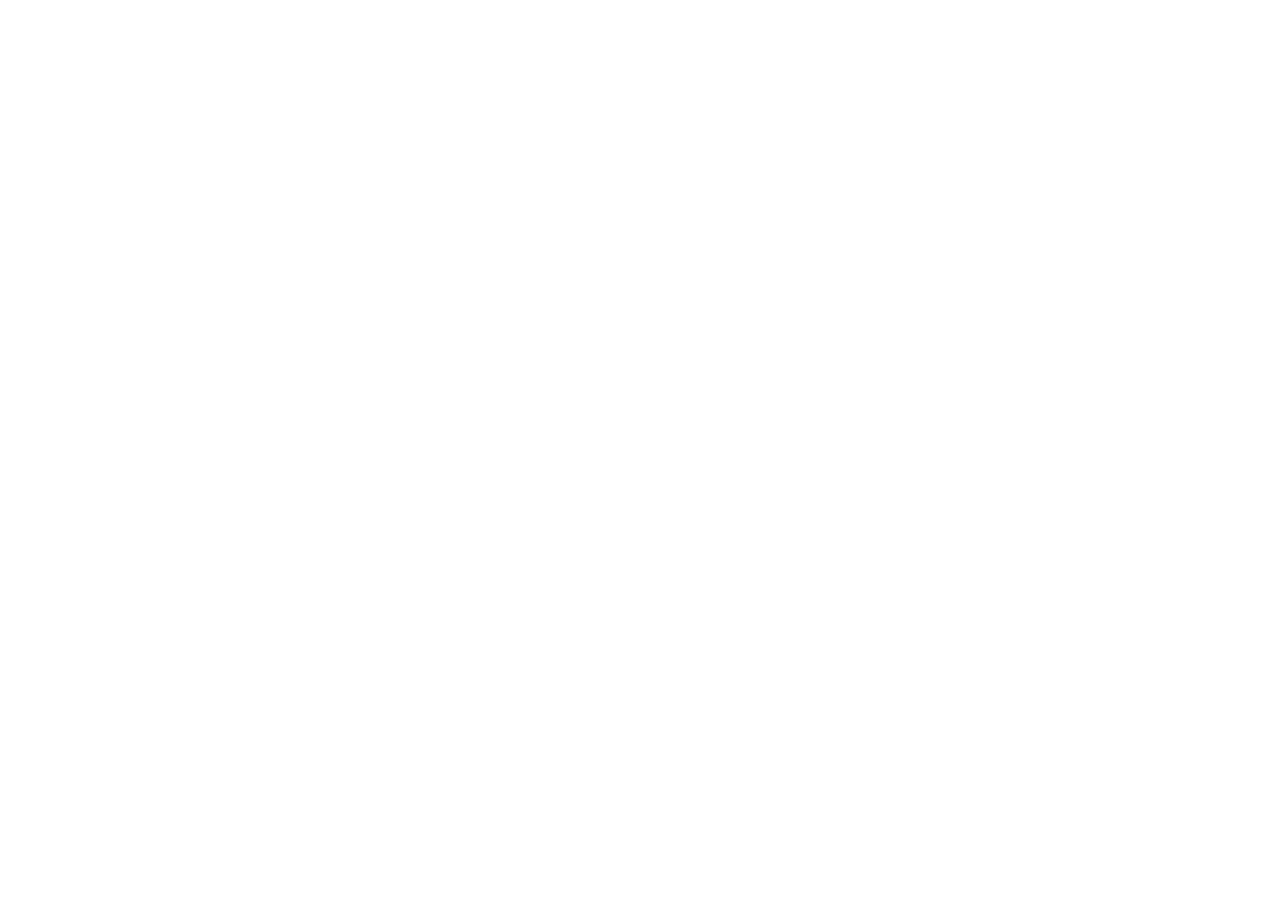
==== index.html @ d87f05b2 "Initial commit" ====
<!DOCTYPE html>
<html lang="en">

<head>
  <meta charset="UTF-8">
  <meta http-equiv="X-UA-Compatible" content="IE=edge">
  <meta name="viewport" content="width=device-width, initial-scale=1.0">
  <title>Document</title>
  <link rel="stylesheet" href="https://necolas.github.io/normalize.css/8.0.1/normalize.css">
  <link rel="stylesheet" href="css/col.css">
  <link rel="stylesheet" href="css/style.css">
</head>

<body>

  <script src="js/main.js"></script>
</body>

</html>
---- css/col.css ----
* {
  margin: 0;
  padding: 0;
  box-sizing: border-box;
}

.container {
  margin: 0 auto;
}

.row {
  display: flex;
  flex-flow: row wrap;
}

.between {
  justify-content: space-between;
}
.around {
  justify-content: space-around;
}
.evenly {
  justify-content: space-evenly;
}
.middle {
  align-items: center;
}
.center {
  text-align: center;
  justify-content: center;
}

.col-1 {
  max-width: 8.33333%;
  flex-basis: 8.33333%;
}
.col-2 {
  max-width: 16.66666%;
  flex-basis: 16.66666%;
}
.col-3 {
  max-width: 25%;
  flex-basis: 25%;
}
.col-4 {
  max-width: 33.33333%;
  flex-basis: 33.33333%;
}
.col-5 {
  max-width: 41.66666%;
  flex-basis: 41.66666%;
}
.col-6 {
  max-width: 50%;
  flex-basis: 50%;
}
.col-7 {
  max-width: 58.33333%;
  flex-basis: 58.33333%;
}
.col-8 {
  max-width: 66.66666%;
  flex-basis: 66.66666%;
}
.col-9 {
  max-width: 75%;
  flex-basis: 75%;
}
.col-10 {
  max-width: 83.33333%;
  flex-basis: 83.33333%;
}
.col-11 {
  max-width: 91.66666%;
  flex-basis: 91.66666%;
}
.col-12 {
  max-width: 100%;
  flex-basis: 100%;
}
---- css/style.css ----
*,
*::after,
*::before {
  margin: 0;
  padding: 0;
  box-sizing: border-box;
}

body {
  background-color: #fff;
  min-height: 100vh;
  display: flex;
  flex-direction: column;
}
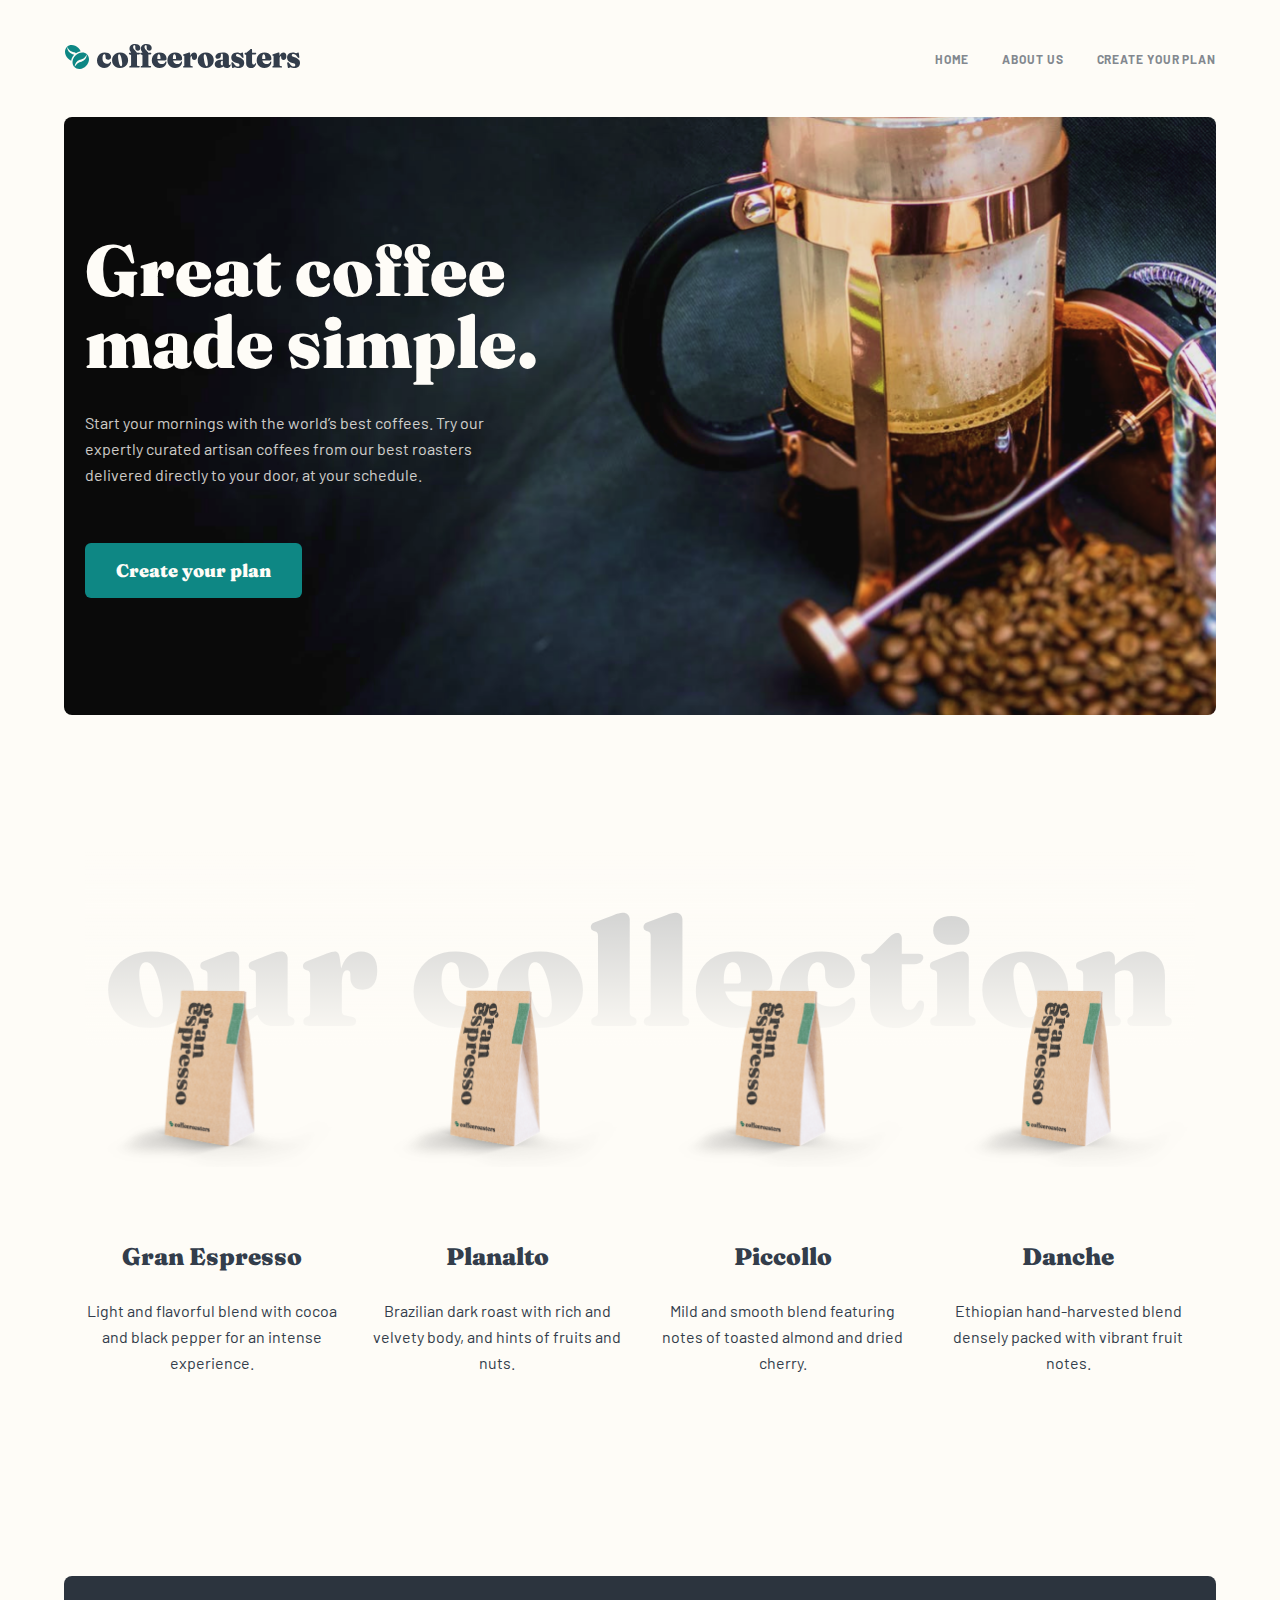
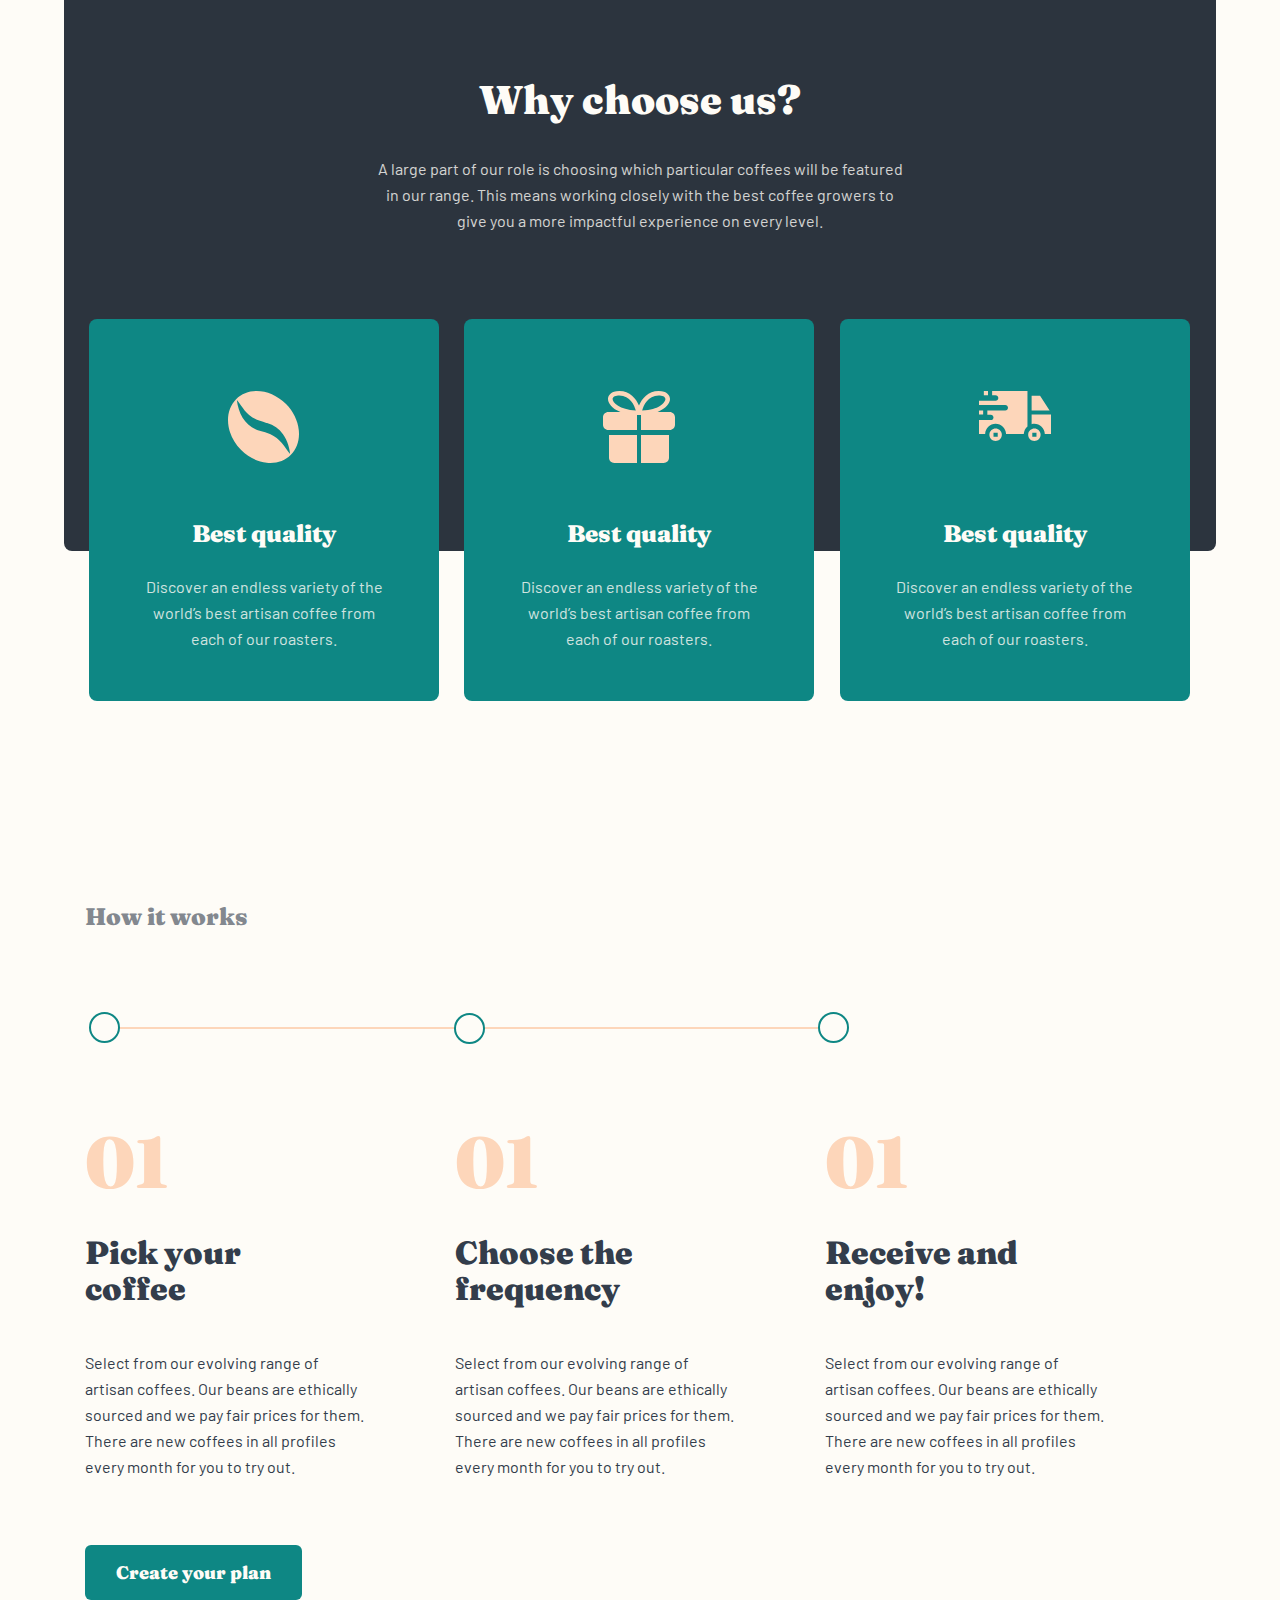
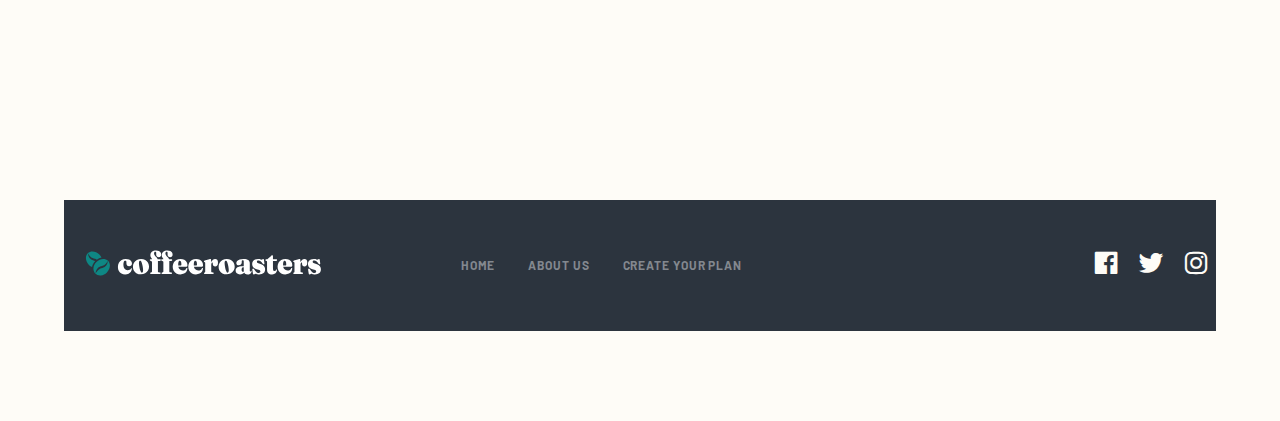
==== commit 347ff871: "creat" ====
--- a/index.html
+++ b/index.html
@@ -5,14 +5,287 @@
   <meta charset="UTF-8">
   <meta http-equiv="X-UA-Compatible" content="IE=edge">
   <meta name="viewport" content="width=device-width, initial-scale=1.0">
-  <title>Document</title>
+  <title>Coffeeroasters-m</title>
   <link rel="stylesheet" href="https://necolas.github.io/normalize.css/8.0.1/normalize.css">
-  <link rel="stylesheet" href="css/col.css">
+  <link href='https://unpkg.com/boxicons@2.1.1/css/boxicons.min.css' rel='stylesheet'>
+  <link rel="stylesheet" href="css/flexboxgrid.css">
   <link rel="stylesheet" href="css/style.css">
 </head>
 
 <body>
 
+  <section class="header-hero">
+    <header class="header">
+      <div class="header__inner row middle-xs between-xs col-xs-12">
+        <div class="header__logo-box">
+          <a class="header__logo-link" href="index.html">
+            <img class="header__logo" src="images/logo.svg" alt="logo">
+          </a>
+        </div>
+
+        <div class="nav__menu-box" id="menuBox">
+          <nav class="nav row middle-xs">
+            <ul class="nav__list row middle-xs between-xs">
+              <li class="nav__item">
+                <a class="nav__link" href="#">HOME</a>
+              </li>
+              <li class="nav__item">
+                <a class="nav__link" href="#">ABOUT US</a>
+              </li>
+              <li class="nav__item">
+                <a class="nav__link" href="#">Create your plan</a>
+              </li>
+            </ul>
+          </nav>
+
+          <button class="removee-btn" id="menuRemov">
+            <i class='bx bx-x'></i>
+          </button>
+        </div>
+
+        <button class="menu-btn" id="menuBtn">
+          <i class='bx bx-menu'></i>
+        </button>
+      </div>
+    </header>
+
+
+    <div class="hero home">
+      <div class="container">
+        <div class="hero__inner">
+          <div class="hero__desc">
+            <h2 class="hero__title home__hero-title">Great coffee made simple.</h2>
+            <p class="hero__text home__hero-text">
+              Start your mornings with the world’s best coffees.
+              Try our expertly curated artisan coffees from our best
+              roasters delivered directly to your door, at your schedule.
+            </p>
+
+            <div class="hero__btn">
+              <a class="btn hero__link" href="#">Create your plan</a>
+            </div>
+          </div>
+        </div>
+      </div>
+    </div>
+  </section>
+
+
+  <main class="main">
+    <div class="main__inner">
+
+      <section class="collection colle">
+        <div class="container">
+          <div class="colle__inner">
+            <ul class="colle__list row middle-xs between-xs">
+              <li class="colle__item item col-xs-12 col-sm-6 col-md-3">
+                <img class="colle__img" src="images/colection-img-1.png" alt="img">
+
+                <div class="colle__item-tit-box">
+                  <h3 class="colle__title item__title">Gran Espresso</h3>
+                  <p class="colle__text">
+                    Light and flavorful blend with cocoa and
+                    black pepper for an intense experience.
+                  </p>
+                </div>
+              </li>
+              <li class="colle__item item col-xs-12 col-sm-6 col-md-3">
+                <img class="colle__img" src="images/colection-img-1.png" alt="img">
+
+                <div class="colle__item-tit-box">
+                  <h3 class="colle__title item__title">Planalto</h3>
+                  <p class="colle__text">
+                    Brazilian dark roast with rich and
+                    velvety body, and hints of fruits and nuts.
+                  </p>
+                </div>
+              </li>
+              <li class="colle__item item col-xs-12 col-sm-6 col-md-3">
+                <img class="colle__img" src="images/colection-img-1.png" alt="img">
+
+                <div class="colle__item-tit-box">
+                  <h3 class="colle__title item__title">Piccollo</h3>
+                  <p class="colle__text">
+                    Mild and smooth blend featuring notes of toasted almond and dried cherry.
+                  </p>
+                </div>
+              </li>
+              <li class="colle__item item col-xs-12 col-sm-6 col-md-3">
+                <img class="colle__img" src="images/colection-img-1.png" alt="img">
+
+                <div class="colle__item-tit-box">
+                  <h3 class="colle__title item__title">Danche</h3>
+                  <p class="colle__text">
+                    Ethiopian hand-harvested blend densely packed with vibrant fruit notes.
+                  </p>
+                </div>
+              </li>
+            </ul>
+          </div>
+        </div>
+      </section>
+
+
+      <section class="choose">
+        <div class="choose__inner">
+          <div class="container">
+            <div class="choose__desc">
+              <h2 class="choose__title">Why choose us?</h2>
+              <p class="choose__text">
+                A large part of our role is choosing which particular coffees will be featured
+                in our range. This means working closely with the best coffee growers to give
+                you a more impactful experience on every level.
+              </p>
+            </div>
+
+            <div class="choose__menus">
+              <ul class="choose__list row middle-xs between-xs col-xs-12">
+                <li class="choose__item item row middle-xs col-xs-12 col-sm-6 col-md-4">
+                  <div class="choose__item-box">
+                    <h3 class="choose__item-title item__title">Best quality</h3>
+                    <p class="choose__text">
+                      Discover an endless variety of the world’s
+                      best artisan coffee from each of our roasters.
+                    </p>
+                  </div>
+                </li>
+
+                <li class="choose__item item row middle-xs col-xs-12 col-sm-6 col-md-4">
+                  <div class="choose__item-box">
+                    <h3 class="choose__item-title item__title">Best quality</h3>
+                    <p class="choose__text">
+                      Discover an endless variety of the world’s
+                      best artisan coffee from each of our roasters.
+                    </p>
+                  </div>
+                </li>
+
+                <li class="choose__item item row middle-xs col-xs-12 col-sm-6 col-md-4">
+                  <div class="choose__item-box">
+                    <h3 class="choose__item-title item__title">Best quality</h3>
+                    <p class="choose__text">
+                      Discover an endless variety of the world’s
+                      best artisan coffee from each of our roasters.
+                    </p>
+                  </div>
+                </li>
+              </ul>
+            </div>
+          </div>
+        </div>
+      </section>
+
+
+      <section class="works">
+        <div class="container">
+          <div class="works__inner">
+            <h2 class="works__title">How it works</h2>
+
+            <div class="works__icons row middle-xs">
+              <div class="works__icons-boll row middle-xs"></div>
+              <span class="works__icon-span"></span>
+            </div>
+
+            <div class="works__menus">
+              <ul class="works__list row middle-xs between-xs col-xs-12">
+                <li class="works__item col-xs-12 col-sm-4 col-md-4">
+                  <div class="works__item-box">
+                    <h3 class="works__item-title">Pick your coffee</h3>
+                    <p class="works__item-text">
+                      Select from our evolving range of artisan coffees.
+                      Our beans are ethically sourced and we pay fair
+                      prices for them. There are new coffees in all
+                      profiles every month for you to try out.
+                    </p>
+                  </div>
+                </li>
+                <li class="works__item col-xs-12 col-sm-4 col-md-4">
+                  <div class="works__item-box">
+                    <h3 class="works__item-title">Choose the frequency</h3>
+                    <p class="works__item-text">
+                      Select from our evolving range of artisan coffees.
+                      Our beans are ethically sourced and we pay fair
+                      prices for them. There are new coffees in all
+                      profiles every month for you to try out.
+                    </p>
+                  </div>
+                </li>
+                <li class="works__item col-xs-12 col-sm-4 col-md-4">
+                  <div class="works__item-box">
+                    <h3 class="works__item-title">Receive and enjoy!</h3>
+                    <p class="works__item-text">
+                      Select from our evolving range of artisan coffees.
+                      Our beans are ethically sourced and we pay fair
+                      prices for them. There are new coffees in all
+                      profiles every month for you to try out.
+                    </p>
+                  </div>
+                </li>
+              </ul>
+            </div>
+
+            <div class="works__btn">
+              <a class="btn works__link" href="#">Create your plan</a>
+            </div>
+          </div>
+        </div>
+      </section>
+
+    </div>
+  </main>
+
+
+  <footer class="footer">
+    <section class="footer__sec">
+      <div class="container">
+        <div class="footer__inner row middle-xs between-xs col-xs-12">
+          <div class="footer__logo-nav row middle-xs between-xs">
+            <div class="footer__logo-box">
+              <a class="footer__logo-link" href="index.html">
+                <img class="footer__logo" src="images/footer-logo.svg" alt="img">
+              </a>
+            </div>
+
+            <nav class="nav row middle-xs">
+              <ul class="nav__list row middle-xs between-xs">
+                <li class="nav__item">
+                  <a class="nav__link footer__nav-link" href="#">HOME</a>
+                </li>
+                <li class="nav__item">
+                  <a class="nav__link footer__nav-link" href="#">ABOUT US</a>
+                </li>
+                <li class="nav__item">
+                  <a class="nav__link footer__nav-link" href="#">Create your plan</a>
+                </li>
+              </ul>
+            </nav>
+          </div>
+
+          <div class="footer__icons">
+            <ul class="footer__list row middle-xs between-xs">
+              <li class="footer__item">
+                <a class="footer__link" href="#">
+                  <i class='bx bxl-facebook-square'></i>
+                </a>
+              </li>
+              <li class="footer__item">
+                <a class="footer__link" href="#">
+                  <i class='bx bxl-twitter'></i>
+                </a>
+              </li>
+              <li class="footer__item">
+                <a class="footer__link" href="#">
+                  <i class='bx bxl-instagram'></i>
+                </a>
+              </li>
+            </ul>
+          </div>
+        </div>
+      </div>
+    </section>
+  </footer>
+
+
   <script src="js/main.js"></script>
 </body>
 
--- a/css/flexboxgrid.css
+++ b/css/flexboxgrid.css
@@ -0,0 +1,894 @@
+/* Uncomment and set these variables to customize the grid. */
+
+.container-fluid {
+  margin-right: auto;
+  margin-left: auto;
+  padding-right: 2rem;
+  padding-left: 2rem;
+}
+
+.row {
+  box-sizing: border-box;
+  display: -ms-flexbox;
+  display: -webkit-box;
+  display: flex;
+  -ms-flex: 0 1 auto;
+  -webkit-box-flex: 0;
+  flex: 0 1 auto;
+  -ms-flex-direction: row;
+  -webkit-box-orient: horizontal;
+  -webkit-box-direction: normal;
+  flex-direction: row;
+  -ms-flex-wrap: wrap;
+  flex-wrap: wrap;
+  margin-right: -1rem;
+  margin-left: -1rem;
+}
+
+.row.reverse {
+  -ms-flex-direction: row-reverse;
+  -webkit-box-orient: horizontal;
+  -webkit-box-direction: reverse;
+  flex-direction: row-reverse;
+}
+
+.col.reverse {
+  -ms-flex-direction: column-reverse;
+  -webkit-box-orient: vertical;
+  -webkit-box-direction: reverse;
+  flex-direction: column-reverse;
+}
+
+.col-xs,
+.col-xs-1,
+.col-xs-2,
+.col-xs-3,
+.col-xs-4,
+.col-xs-5,
+.col-xs-6,
+.col-xs-7,
+.col-xs-8,
+.col-xs-9,
+.col-xs-10,
+.col-xs-11,
+.col-xs-12 {
+  box-sizing: border-box;
+  -ms-flex: 0 0 auto;
+  -webkit-box-flex: 0;
+  flex: 0 0 auto;
+  padding-right: 1rem;
+  padding-left: 1rem;
+}
+
+.col-xs {
+  -webkit-flex-grow: 1;
+  -ms-flex-positive: 1;
+  -webkit-box-flex: 1;
+  flex-grow: 1;
+  -ms-flex-preferred-size: 0;
+  flex-basis: 0;
+  max-width: 100%;
+}
+
+.col-xs-1 {
+  -ms-flex-preferred-size: 8.333%;
+  flex-basis: 8.333%;
+  max-width: 8.333%;
+}
+
+.col-xs-2 {
+  -ms-flex-preferred-size: 16.667%;
+  flex-basis: 16.667%;
+  max-width: 16.667%;
+}
+
+.col-xs-3 {
+  -ms-flex-preferred-size: 25%;
+  flex-basis: 25%;
+  max-width: 25%;
+}
+
+.col-xs-4 {
+  -ms-flex-preferred-size: 33.333%;
+  flex-basis: 33.333%;
+  max-width: 33.333%;
+}
+
+.col-xs-5 {
+  -ms-flex-preferred-size: 41.667%;
+  flex-basis: 41.667%;
+  max-width: 41.667%;
+}
+
+.col-xs-6 {
+  -ms-flex-preferred-size: 50%;
+  flex-basis: 50%;
+  max-width: 50%;
+}
+
+.col-xs-7 {
+  -ms-flex-preferred-size: 58.333%;
+  flex-basis: 58.333%;
+  max-width: 58.333%;
+}
+
+.col-xs-8 {
+  -ms-flex-preferred-size: 66.667%;
+  flex-basis: 66.667%;
+  max-width: 66.667%;
+}
+
+.col-xs-9 {
+  -ms-flex-preferred-size: 75%;
+  flex-basis: 75%;
+  max-width: 75%;
+}
+
+.col-xs-10 {
+  -ms-flex-preferred-size: 83.333%;
+  flex-basis: 83.333%;
+  max-width: 83.333%;
+}
+
+.col-xs-11 {
+  -ms-flex-preferred-size: 91.667%;
+  flex-basis: 91.667%;
+  max-width: 91.667%;
+}
+
+.col-xs-12 {
+  -ms-flex-preferred-size: 100%;
+  flex-basis: 100%;
+  max-width: 100%;
+}
+
+.col-xs-offset-1 {
+  margin-left: 8.333%;
+}
+
+.col-xs-offset-2 {
+  margin-left: 16.667%;
+}
+
+.col-xs-offset-3 {
+  margin-left: 25%;
+}
+
+.col-xs-offset-4 {
+  margin-left: 33.333%;
+}
+
+.col-xs-offset-5 {
+  margin-left: 41.667%;
+}
+
+.col-xs-offset-6 {
+  margin-left: 50%;
+}
+
+.col-xs-offset-7 {
+  margin-left: 58.333%;
+}
+
+.col-xs-offset-8 {
+  margin-left: 66.667%;
+}
+
+.col-xs-offset-9 {
+  margin-left: 75%;
+}
+
+.col-xs-offset-10 {
+  margin-left: 83.333%;
+}
+
+.col-xs-offset-11 {
+  margin-left: 91.667%;
+}
+
+.start-xs {
+  -ms-flex-pack: start;
+  -webkit-box-pack: start;
+  justify-content: flex-start;
+  text-align: start;
+}
+
+.center-xs {
+  -ms-flex-pack: center;
+  -webkit-box-pack: center;
+  justify-content: center;
+  text-align: center;
+}
+
+.end-xs {
+  -ms-flex-pack: end;
+  -webkit-box-pack: end;
+  justify-content: flex-end;
+  text-align: end;
+}
+
+.top-xs {
+  -ms-flex-align: start;
+  -webkit-box-align: start;
+  align-items: flex-start;
+}
+
+.middle-xs {
+  -ms-flex-align: center;
+  -webkit-box-align: center;
+  align-items: center;
+}
+
+.bottom-xs {
+  -ms-flex-align: end;
+  -webkit-box-align: end;
+  align-items: flex-end;
+}
+
+.around-xs {
+  -ms-flex-pack: distribute;
+  justify-content: space-around;
+}
+
+.between-xs {
+  -ms-flex-pack: justify;
+  -webkit-box-pack: justify;
+  justify-content: space-between;
+}
+
+.first-xs {
+  -ms-flex-order: -1;
+  -webkit-box-ordinal-group: 0;
+  order: -1;
+}
+
+.last-xs {
+  -ms-flex-order: 1;
+  -webkit-box-ordinal-group: 2;
+  order: 1;
+}
+
+@media only screen and (min-width: 48em) {
+  .container {
+    width: 46rem;
+  }
+
+  .col-sm,
+  .col-sm-1,
+  .col-sm-2,
+  .col-sm-3,
+  .col-sm-4,
+  .col-sm-5,
+  .col-sm-6,
+  .col-sm-7,
+  .col-sm-8,
+  .col-sm-9,
+  .col-sm-10,
+  .col-sm-11,
+  .col-sm-12 {
+    box-sizing: border-box;
+    -ms-flex: 0 0 auto;
+    -webkit-box-flex: 0;
+    flex: 0 0 auto;
+    padding-right: 1rem;
+    padding-left: 1rem;
+  }
+
+  .col-sm {
+    -webkit-flex-grow: 1;
+    -ms-flex-positive: 1;
+    -webkit-box-flex: 1;
+    flex-grow: 1;
+    -ms-flex-preferred-size: 0;
+    flex-basis: 0;
+    max-width: 100%;
+  }
+
+  .col-sm-1 {
+    -ms-flex-preferred-size: 8.333%;
+    flex-basis: 8.333%;
+    max-width: 8.333%;
+  }
+
+  .col-sm-2 {
+    -ms-flex-preferred-size: 16.667%;
+    flex-basis: 16.667%;
+    max-width: 16.667%;
+  }
+
+  .col-sm-3 {
+    -ms-flex-preferred-size: 25%;
+    flex-basis: 25%;
+    max-width: 25%;
+  }
+
+  .col-sm-4 {
+    -ms-flex-preferred-size: 33.333%;
+    flex-basis: 33.333%;
+    max-width: 33.333%;
+  }
+
+  .col-sm-5 {
+    -ms-flex-preferred-size: 41.667%;
+    flex-basis: 41.667%;
+    max-width: 41.667%;
+  }
+
+  .col-sm-6 {
+    -ms-flex-preferred-size: 50%;
+    flex-basis: 50%;
+    max-width: 50%;
+  }
+
+  .col-sm-7 {
+    -ms-flex-preferred-size: 58.333%;
+    flex-basis: 58.333%;
+    max-width: 58.333%;
+  }
+
+  .col-sm-8 {
+    -ms-flex-preferred-size: 66.667%;
+    flex-basis: 66.667%;
+    max-width: 66.667%;
+  }
+
+  .col-sm-9 {
+    -ms-flex-preferred-size: 75%;
+    flex-basis: 75%;
+    max-width: 75%;
+  }
+
+  .col-sm-10 {
+    -ms-flex-preferred-size: 83.333%;
+    flex-basis: 83.333%;
+    max-width: 83.333%;
+  }
+
+  .col-sm-11 {
+    -ms-flex-preferred-size: 91.667%;
+    flex-basis: 91.667%;
+    max-width: 91.667%;
+  }
+
+  .col-sm-12 {
+    -ms-flex-preferred-size: 100%;
+    flex-basis: 100%;
+    max-width: 100%;
+  }
+
+  .col-sm-offset-1 {
+    margin-left: 8.333%;
+  }
+
+  .col-sm-offset-2 {
+    margin-left: 16.667%;
+  }
+
+  .col-sm-offset-3 {
+    margin-left: 25%;
+  }
+
+  .col-sm-offset-4 {
+    margin-left: 33.333%;
+  }
+
+  .col-sm-offset-5 {
+    margin-left: 41.667%;
+  }
+
+  .col-sm-offset-6 {
+    margin-left: 50%;
+  }
+
+  .col-sm-offset-7 {
+    margin-left: 58.333%;
+  }
+
+  .col-sm-offset-8 {
+    margin-left: 66.667%;
+  }
+
+  .col-sm-offset-9 {
+    margin-left: 75%;
+  }
+
+  .col-sm-offset-10 {
+    margin-left: 83.333%;
+  }
+
+  .col-sm-offset-11 {
+    margin-left: 91.667%;
+  }
+
+  .start-sm {
+    -ms-flex-pack: start;
+    -webkit-box-pack: start;
+    justify-content: flex-start;
+    text-align: start;
+  }
+
+  .center-sm {
+    -ms-flex-pack: center;
+    -webkit-box-pack: center;
+    justify-content: center;
+    text-align: center;
+  }
+
+  .end-sm {
+    -ms-flex-pack: end;
+    -webkit-box-pack: end;
+    justify-content: flex-end;
+    text-align: end;
+  }
+
+  .top-sm {
+    -ms-flex-align: start;
+    -webkit-box-align: start;
+    align-items: flex-start;
+  }
+
+  .middle-sm {
+    -ms-flex-align: center;
+    -webkit-box-align: center;
+    align-items: center;
+  }
+
+  .bottom-sm {
+    -ms-flex-align: end;
+    -webkit-box-align: end;
+    align-items: flex-end;
+  }
+
+  .around-sm {
+    -ms-flex-pack: distribute;
+    justify-content: space-around;
+  }
+
+  .between-sm {
+    -ms-flex-pack: justify;
+    -webkit-box-pack: justify;
+    justify-content: space-between;
+  }
+
+  .first-sm {
+    -ms-flex-order: -1;
+    -webkit-box-ordinal-group: 0;
+    order: -1;
+  }
+
+  .last-sm {
+    -ms-flex-order: 1;
+    -webkit-box-ordinal-group: 2;
+    order: 1;
+  }
+}
+
+@media only screen and (min-width: 62em) {
+  .container {
+    width: 61rem;
+  }
+
+  .col-md,
+  .col-md-1,
+  .col-md-2,
+  .col-md-3,
+  .col-md-4,
+  .col-md-5,
+  .col-md-6,
+  .col-md-7,
+  .col-md-8,
+  .col-md-9,
+  .col-md-10,
+  .col-md-11,
+  .col-md-12 {
+    box-sizing: border-box;
+    -ms-flex: 0 0 auto;
+    -webkit-box-flex: 0;
+    flex: 0 0 auto;
+    padding-right: 1rem;
+    padding-left: 1rem;
+  }
+
+  .col-md {
+    -webkit-flex-grow: 1;
+    -ms-flex-positive: 1;
+    -webkit-box-flex: 1;
+    flex-grow: 1;
+    -ms-flex-preferred-size: 0;
+    flex-basis: 0;
+    max-width: 100%;
+  }
+
+  .col-md-1 {
+    -ms-flex-preferred-size: 8.333%;
+    flex-basis: 8.333%;
+    max-width: 8.333%;
+  }
+
+  .col-md-2 {
+    -ms-flex-preferred-size: 16.667%;
+    flex-basis: 16.667%;
+    max-width: 16.667%;
+  }
+
+  .col-md-3 {
+    -ms-flex-preferred-size: 25%;
+    flex-basis: 25%;
+    max-width: 25%;
+  }
+
+  .col-md-4 {
+    -ms-flex-preferred-size: 33.333%;
+    flex-basis: 33.333%;
+    max-width: 33.333%;
+  }
+
+  .col-md-5 {
+    -ms-flex-preferred-size: 41.667%;
+    flex-basis: 41.667%;
+    max-width: 41.667%;
+  }
+
+  .col-md-6 {
+    -ms-flex-preferred-size: 50%;
+    flex-basis: 50%;
+    max-width: 50%;
+  }
+
+  .col-md-7 {
+    -ms-flex-preferred-size: 58.333%;
+    flex-basis: 58.333%;
+    max-width: 58.333%;
+  }
+
+  .col-md-8 {
+    -ms-flex-preferred-size: 66.667%;
+    flex-basis: 66.667%;
+    max-width: 66.667%;
+  }
+
+  .col-md-9 {
+    -ms-flex-preferred-size: 75%;
+    flex-basis: 75%;
+    max-width: 75%;
+  }
+
+  .col-md-10 {
+    -ms-flex-preferred-size: 83.333%;
+    flex-basis: 83.333%;
+    max-width: 83.333%;
+  }
+
+  .col-md-11 {
+    -ms-flex-preferred-size: 91.667%;
+    flex-basis: 91.667%;
+    max-width: 91.667%;
+  }
+
+  .col-md-12 {
+    -ms-flex-preferred-size: 100%;
+    flex-basis: 100%;
+    max-width: 100%;
+  }
+
+  .col-md-offset-1 {
+    margin-left: 8.333%;
+  }
+
+  .col-md-offset-2 {
+    margin-left: 16.667%;
+  }
+
+  .col-md-offset-3 {
+    margin-left: 25%;
+  }
+
+  .col-md-offset-4 {
+    margin-left: 33.333%;
+  }
+
+  .col-md-offset-5 {
+    margin-left: 41.667%;
+  }
+
+  .col-md-offset-6 {
+    margin-left: 50%;
+  }
+
+  .col-md-offset-7 {
+    margin-left: 58.333%;
+  }
+
+  .col-md-offset-8 {
+    margin-left: 66.667%;
+  }
+
+  .col-md-offset-9 {
+    margin-left: 75%;
+  }
+
+  .col-md-offset-10 {
+    margin-left: 83.333%;
+  }
+
+  .col-md-offset-11 {
+    margin-left: 91.667%;
+  }
+
+  .start-md {
+    -ms-flex-pack: start;
+    -webkit-box-pack: start;
+    justify-content: flex-start;
+    text-align: start;
+  }
+
+  .center-md {
+    -ms-flex-pack: center;
+    -webkit-box-pack: center;
+    justify-content: center;
+    text-align: center;
+  }
+
+  .end-md {
+    -ms-flex-pack: end;
+    -webkit-box-pack: end;
+    justify-content: flex-end;
+    text-align: end;
+  }
+
+  .top-md {
+    -ms-flex-align: start;
+    -webkit-box-align: start;
+    align-items: flex-start;
+  }
+
+  .middle-md {
+    -ms-flex-align: center;
+    -webkit-box-align: center;
+    align-items: center;
+  }
+
+  .bottom-md {
+    -ms-flex-align: end;
+    -webkit-box-align: end;
+    align-items: flex-end;
+  }
+
+  .around-md {
+    -ms-flex-pack: distribute;
+    justify-content: space-around;
+  }
+
+  .between-md {
+    -ms-flex-pack: justify;
+    -webkit-box-pack: justify;
+    justify-content: space-between;
+  }
+
+  .first-md {
+    -ms-flex-order: -1;
+    -webkit-box-ordinal-group: 0;
+    order: -1;
+  }
+
+  .last-md {
+    -ms-flex-order: 1;
+    -webkit-box-ordinal-group: 2;
+    order: 1;
+  }
+}
+
+@media only screen and (min-width: 75em) {
+  .container {
+    width: 71rem;
+  }
+
+  .col-lg,
+  .col-lg-1,
+  .col-lg-2,
+  .col-lg-3,
+  .col-lg-4,
+  .col-lg-5,
+  .col-lg-6,
+  .col-lg-7,
+  .col-lg-8,
+  .col-lg-9,
+  .col-lg-10,
+  .col-lg-11,
+  .col-lg-12 {
+    box-sizing: border-box;
+    -ms-flex: 0 0 auto;
+    -webkit-box-flex: 0;
+    flex: 0 0 auto;
+    padding-right: 1rem;
+    padding-left: 1rem;
+  }
+
+  .col-lg {
+    -webkit-flex-grow: 1;
+    -ms-flex-positive: 1;
+    -webkit-box-flex: 1;
+    flex-grow: 1;
+    -ms-flex-preferred-size: 0;
+    flex-basis: 0;
+    max-width: 100%;
+  }
+
+  .col-lg-1 {
+    -ms-flex-preferred-size: 8.333%;
+    flex-basis: 8.333%;
+    max-width: 8.333%;
+  }
+
+  .col-lg-2 {
+    -ms-flex-preferred-size: 16.667%;
+    flex-basis: 16.667%;
+    max-width: 16.667%;
+  }
+
+  .col-lg-3 {
+    -ms-flex-preferred-size: 25%;
+    flex-basis: 25%;
+    max-width: 25%;
+  }
+
+  .col-lg-4 {
+    -ms-flex-preferred-size: 33.333%;
+    flex-basis: 33.333%;
+    max-width: 33.333%;
+  }
+
+  .col-lg-5 {
+    -ms-flex-preferred-size: 41.667%;
+    flex-basis: 41.667%;
+    max-width: 41.667%;
+  }
+
+  .col-lg-6 {
+    -ms-flex-preferred-size: 50%;
+    flex-basis: 50%;
+    max-width: 50%;
+  }
+
+  .col-lg-7 {
+    -ms-flex-preferred-size: 58.333%;
+    flex-basis: 58.333%;
+    max-width: 58.333%;
+  }
+
+  .col-lg-8 {
+    -ms-flex-preferred-size: 66.667%;
+    flex-basis: 66.667%;
+    max-width: 66.667%;
+  }
+
+  .col-lg-9 {
+    -ms-flex-preferred-size: 75%;
+    flex-basis: 75%;
+    max-width: 75%;
+  }
+
+  .col-lg-10 {
+    -ms-flex-preferred-size: 83.333%;
+    flex-basis: 83.333%;
+    max-width: 83.333%;
+  }
+
+  .col-lg-11 {
+    -ms-flex-preferred-size: 91.667%;
+    flex-basis: 91.667%;
+    max-width: 91.667%;
+  }
+
+  .col-lg-12 {
+    -ms-flex-preferred-size: 100%;
+    flex-basis: 100%;
+    max-width: 100%;
+  }
+
+  .col-lg-offset-1 {
+    margin-left: 8.333%;
+  }
+
+  .col-lg-offset-2 {
+    margin-left: 16.667%;
+  }
+
+  .col-lg-offset-3 {
+    margin-left: 25%;
+  }
+
+  .col-lg-offset-4 {
+    margin-left: 33.333%;
+  }
+
+  .col-lg-offset-5 {
+    margin-left: 41.667%;
+  }
+
+  .col-lg-offset-6 {
+    margin-left: 50%;
+  }
+
+  .col-lg-offset-7 {
+    margin-left: 58.333%;
+  }
+
+  .col-lg-offset-8 {
+    margin-left: 66.667%;
+  }
+
+  .col-lg-offset-9 {
+    margin-left: 75%;
+  }
+
+  .col-lg-offset-10 {
+    margin-left: 83.333%;
+  }
+
+  .col-lg-offset-11 {
+    margin-left: 91.667%;
+  }
+
+  .start-lg {
+    -ms-flex-pack: start;
+    -webkit-box-pack: start;
+    justify-content: flex-start;
+    text-align: start;
+  }
+
+  .center-lg {
+    -ms-flex-pack: center;
+    -webkit-box-pack: center;
+    justify-content: center;
+    text-align: center;
+  }
+
+  .end-lg {
+    -ms-flex-pack: end;
+    -webkit-box-pack: end;
+    justify-content: flex-end;
+    text-align: end;
+  }
+
+  .top-lg {
+    -ms-flex-align: start;
+    -webkit-box-align: start;
+    align-items: flex-start;
+  }
+
+  .middle-lg {
+    -ms-flex-align: center;
+    -webkit-box-align: center;
+    align-items: center;
+  }
+
+  .bottom-lg {
+    -ms-flex-align: end;
+    -webkit-box-align: end;
+    align-items: flex-end;
+  }
+
+  .around-lg {
+    -ms-flex-pack: distribute;
+    justify-content: space-around;
+  }
+
+  .between-lg {
+    -ms-flex-pack: justify;
+    -webkit-box-pack: justify;
+    justify-content: space-between;
+  }
+
+  .first-lg {
+    -ms-flex-order: -1;
+    -webkit-box-ordinal-group: 0;
+    order: -1;
+  }
+
+  .last-lg {
+    -ms-flex-order: 1;
+    -webkit-box-ordinal-group: 2;
+    order: 1;
+  }
+}--- a/css/style.css
+++ b/css/style.css
@@ -1,3 +1,5 @@
+@import url('https://fonts.googleapis.com/css2?family=Barlow:wght@400;700&family=Fraunces:wght@900&display=swap');
+
 *,
 *::after,
 *::before {
@@ -7,9 +9,652 @@
 }
 
 body {
-  background-color: #fff;
+  background-color: #fefcf7;
   min-height: 100vh;
   display: flex;
   flex-direction: column;
 }
 
+section {
+  width: 90%;
+  margin: 0 auto;
+}
+
+.container {
+  width: 100%;
+  max-width: 1150px;
+  margin: 0 auto;
+  padding: 0 20px;
+}
+
+:root {
+  --font-1: 'Barlow', sans-serif;
+  --font-2: 'Fraunces', serif;
+
+  --color-1: #0e8784;
+  --color-2: #333d4b;
+  --color-3: #fdd6ba;
+  --color-4: #fefcf7;
+  --color-5: #83888f;
+  --color-white: #fff;
+  --color-black: #000;
+
+  --bg-color-1: #0e8784;
+  --bg-color-2: #333d4b;
+  --bg-color-3: #fdd6ba;
+  --bg-color-4: #fefcf7;
+  --bg-color-5: #83888f;
+  --bg-color-white: #fff;
+  --bg-color-black: #000;
+
+  --bd-radius-1: 6px;
+  --bd-radius-2: 8px;
+
+}
+
+.btn {
+  font-family: var(--font-2);
+  font-weight: 900;
+  font-size: 18px;
+  line-height: 25px;
+
+  text-align: center;
+  text-decoration: none;
+
+  color: var(--color-4);
+  background: var(--bg-color-1);
+  border-radius: var(--bd-radius-1);
+  border: none;
+  display: inline-block;
+
+  padding: 15px 31px;
+  transition: all 0.3s ease;
+}
+
+.btn:hover {
+  background: #66d2cf;
+  transition: all 0.3s ease;
+}
+
+.btn:active {
+  background: #e2dedb;
+  transition: all 0.3s ease;
+}
+
+.hero__title {
+  font-family: var(--font-2);
+  font-weight: 900;
+  font-size: 72px;
+  line-height: 72px;
+
+  color: var(--color-4);
+}
+
+.hero__text {
+  font-family: var(--font-1);
+  font-size: 16px;
+  line-height: 26px;
+
+  color: var(--color-4);
+}
+
+.text {
+  font-family: var(--font-1);
+  font-size: 16px;
+  line-height: 26px;
+}
+
+.item__title {
+  font-family: var(--font-2);
+  font-weight: 900;
+  font-size: 24px;
+  line-height: 32px;
+}
+
+
+/* HEADER PART  */
+
+.header {
+  padding: 43px 0;
+}
+
+.header__logo-link {
+  text-decoration: none;
+  display: inline-block;
+  width: 235px;
+  height: 25px;
+}
+
+.nav__list {
+  list-style-type: none;
+}
+
+.nav__item:not(:nth-child(1)) {
+  margin-left: 33px;
+}
+
+.nav__link {
+  font-family: var(--font-1);
+  font-weight: bold;
+  font-size: 12px;
+  line-height: 15px;
+
+  letter-spacing: 0.9px;
+  text-transform: uppercase;
+  text-decoration: none;
+
+  color: var(--bg-color-5);
+  transition: all 0.2s ease;
+}
+
+.nav__link:active {
+  color: #333d4b;
+  transition: all 0.2s ease;
+}
+
+.menu-btn {
+  font-size: 30px;
+  line-height: 60px;
+
+  margin-right: -40px;
+
+  color: var(--color-black);
+  background: transparent;
+
+  border: none;
+
+  display: flex;
+  align-items: center;
+
+  display: none;
+}
+
+.removee-btn {
+  position: absolute;
+  top: -65px;
+  right: 30px;
+  font-size: 40px;
+  line-height: 60px;
+
+  color: var(--color-2);
+  background: transparent;
+
+  border: none;
+
+  display: flex;
+  align-items: center;
+
+  display: none;
+}
+
+@media screen and (max-width: 768px) {
+
+  .nav__menu-box {
+    position: absolute;
+    top: -250%;
+    right: 0;
+
+    width: 100%;
+    height: 100vh;
+
+    background: linear-gradient(0deg, rgba(254, 252, 247, 0.504981) 0%, #fefcf7 55.94%);
+    transition: all 0.3s ease;
+    z-index: 500;
+  }
+
+  .nav {
+    display: flex;
+    flex-direction: column;
+
+    text-align: center;
+
+    margin: 0 auto;
+  }
+
+  .nav__list {
+    display: flex;
+    flex-direction: column;
+    margin-bottom: 20px;
+    margin-top: 150px;
+  }
+
+  .nav__item {
+    margin: 20px;
+  }
+
+  .nav__link {
+    font-family: var(--font-2);
+    font-size: 24px;
+    line-height: 32px;
+
+    text-align: center;
+
+    color: var(--color-2);
+  }
+
+  .removee-btn {
+    display: block;
+    z-index: 100;
+  }
+
+  .menu-btn {
+    display: flex;
+    z-index: 505;
+  }
+
+  .open-menu {
+    top: 100px;
+    transition: all 0.5s ease;
+  }
+
+  .menu-remov {
+    top: -150%;
+    transition: all 0.5s ease;
+  }
+
+  .m-none {
+    display: none;
+  }
+
+  .m-block {
+    display: block;
+  }
+
+}
+
+
+/* HERO PART  */
+
+.hero {
+  background-image: url('../images/coff-hero-img.png');
+  background-repeat: no-repeat;
+  background-size: cover;
+  background-position: bottom center;
+  border-radius: var(--bd-radius-2);
+
+  margin-bottom: 135px;
+}
+
+.hero__inner {
+  padding: 117px 0;
+}
+
+.home__hero-title {
+  max-width: 493px;
+  margin-bottom: 32px;
+}
+
+.hero__text {
+  max-width: 440px;
+  margin-bottom: 55px;
+
+  color: var(--color-4);
+  opacity: 0.8;
+}
+
+.hero__link {
+  display: inline-block;
+}
+
+.hero__btn {
+  max-width: 217px;
+}
+
+
+@media screen and (max-width: 590px) {
+
+  .container {
+    padding: 0;
+  }
+
+  .hero__inner {
+    background: rgba(0, 0, 0, 0.521);
+    border-radius: var(--bd-radius-2);
+    padding-left: 15px;
+    padding-right: 15px;
+  }
+
+  .hero__title {
+    font-size: 46px;
+    text-align: center;
+  }
+
+  .hero__text {
+    text-align: center;
+    margin: 0 auto;
+
+    margin-bottom: 40px;
+  }
+
+  .hero__btn {
+    margin: 0 auto;
+  }
+}
+
+@media screen and (max-width: 400px) {
+
+  .hero__title {
+    font-size: 40px;
+  }
+}
+
+
+
+/* COLLEcTION PART  */
+
+.collection {
+  margin-bottom: 200px;
+}
+
+.colle__inner {
+  background-image: url('../images/colection-bg-img.svg');
+  background-repeat: no-repeat;
+  background-size: contain;
+}
+
+.colle__list {
+  padding-top: 125px;
+  list-style-type: none;
+}
+
+.colle__item {
+  text-align: center;
+}
+
+.colle__img {
+  width: 100%;
+  margin-bottom: 70px;
+}
+
+.colle__title {
+  font-family: var(--font-2);
+  text-align: center;
+
+  color: var(--color-2);
+  margin-bottom: 25px;
+}
+
+.colle__text {
+  font-family: var(--font-1);
+  font-size: 16px;
+  line-height: 26px;
+
+  text-align: center;
+
+  color: var(--color-2);
+}
+
+
+
+/* CHOOSE PART  */
+
+.choose {
+  margin-bottom: 200px;
+  padding-bottom: 150px;
+}
+
+.choose__inner {
+  height: 575px;
+  background: #2c343e;
+  border-radius: var(--bd-radius-2);
+
+  padding-top: 100px;
+}
+
+.choose__desc {
+  max-width: 540px;
+  margin: 0 auto;
+  margin-bottom: 85px;
+}
+
+.choose__title {
+  font-family: var(--font-2);
+  font-weight: 900;
+  font-size: 40px;
+  line-height: 48px;
+
+  text-align: center;
+
+  color: var(--color-4);
+  margin-bottom: 32px;
+}
+
+.choose__text {
+  font-family: var(--font-1);
+  font-size: 16px;
+  line-height: 26px;
+
+  text-align: center;
+
+  color: var(--color-4);
+  opacity: 0.8;
+}
+
+.choose__list {
+  list-style-type: none;
+  margin: 0 auto;
+}
+
+.choose__item {
+  padding: 0 4px;
+}
+
+.choose__item-box {
+  max-width: 350px;
+  height: 382px;
+  padding: 48px;
+  padding-top: 0;
+  background: #0E8784;
+  border-radius: 8px;
+}
+
+.choose__item-title {
+  font-family: var(--font-2);
+  font-weight: 900;
+  font-size: 24px;
+  line-height: 32px;
+
+  text-align: center;
+
+  color: var(--color-4);
+  margin-bottom: 24px;
+}
+
+.choose__item-title::before {
+  content: '';
+  display: block;
+
+  width: 72px;
+  height: 72px;
+
+  margin: 0 auto;
+  margin-bottom: 55px;
+  margin-top: 72px;
+
+  background-image: url('../images/choose-img-1.svg');
+  background-repeat: no-repeat;
+}
+
+.choose__item:nth-child(2) .choose__item-title::before {
+  background-image: url('../images/choose-img-2.svg');
+}
+
+.choose__item:nth-child(3) .choose__item-title::before {
+  background-image: url('../images/choose-img-3.svg');
+}
+
+.choose__text {
+  font-family: var(--font-1);
+  font-size: 16px;
+  line-height: 26px;
+
+  text-align: center;
+
+  color: var(--color-4);
+}
+
+
+
+/* WORKS PART  */
+
+.works {
+  margin-bottom: 200px;
+}
+
+.works__title {
+  font-family: var(--font-2);
+  font-weight: 900;
+  font-size: 24px;
+  line-height: 32px;
+
+  color: var(--color-5);
+  margin-bottom: 80px;
+}
+
+.works__icons {
+  position: relative;
+  max-width: 760px;
+  height: 31px;
+
+  margin-bottom: 82px;
+  margin-left: 20px;
+}
+
+.works__icons-boll {
+  position: relative;
+  width: 100%;
+  height: 2px;
+
+  background: #fdd6ba;
+}
+
+.works__icon-span {
+  position: absolute;
+  top: 0;
+  left: 50%;
+  transform: translate(-100%, 0);
+  width: 31px;
+  height: 31px;
+
+  background: var(--bg-color-4);
+  border: 2px solid #0e8784;
+  border-radius: 50%;
+}
+
+.works__icons-boll:not(:nth-child(3))::before {
+  content: '';
+  display: inline-block;
+  position: absolute;
+  top: -15px;
+  left: 0;
+
+  width: 31px;
+  height: 31px;
+
+  background: var(--bg-color-4);
+  border: 2px solid #0e8784;
+  border-radius: 50%;
+}
+
+.works__icons-boll:not(:nth-child(3))::after {
+  content: '';
+  display: inline-block;
+  position: absolute;
+  top: -15px;
+  right: 0;
+
+  width: 31px;
+  height: 31px;
+
+  background: var(--bg-color-4);
+  border: 2px solid #0e8784;
+  border-radius: 50%;
+}
+
+.works__list {
+  list-style-type: none;
+  padding: 0;
+
+  margin-bottom: 65px;
+}
+
+.works__item-box {
+  max-width: 285px;
+}
+
+.works__item-title {
+  max-width: 255px;
+
+  font-family: var(--font-2);
+  font-weight: 900;
+  font-size: 32px;
+  line-height: 36px;
+
+  color: var(--color-2);
+  margin-bottom: 43px;
+}
+
+.works__item-title::before {
+  content: '01';
+  display: block;
+  font-family: var(--font-2);
+  font-weight: 900;
+  font-size: 72px;
+  line-height: 72px;
+
+  color: var(--color-3);
+  margin-bottom: 37px;
+}
+
+.works__item-text {
+  font-family: var(--font-1);
+  font-size: 16px;
+  line-height: 26px;
+
+  color: var(--color-2);
+}
+
+
+
+/* FOOTER PART  */
+
+.footer__sec {
+  background: #2c343e;
+}
+
+.footer__inner {
+  padding: 47px 0;
+  margin: 0 auto;
+  margin-bottom: 90px;
+}
+
+.footer__logo-nav {
+  width: 625px;
+  margin: 0;
+}
+
+.footer__logo-link {
+  display: inline-block;
+}
+
+.footer__nav-link:active {
+  color: var(--color-4);
+  transition: all 0.2s ease;
+}
+
+.footer__list {
+  width: 120px;
+  list-style-type: none;
+}
+
+.footer__link {
+  font-family: var(--font-2);
+  font-size: 30px;
+  color: var(--color-4);
+  transition: all 0.2s ease;
+}
+
+.footer__link:active {
+  color: var(--color-3);
+  transition: all 0.2s ease;
+}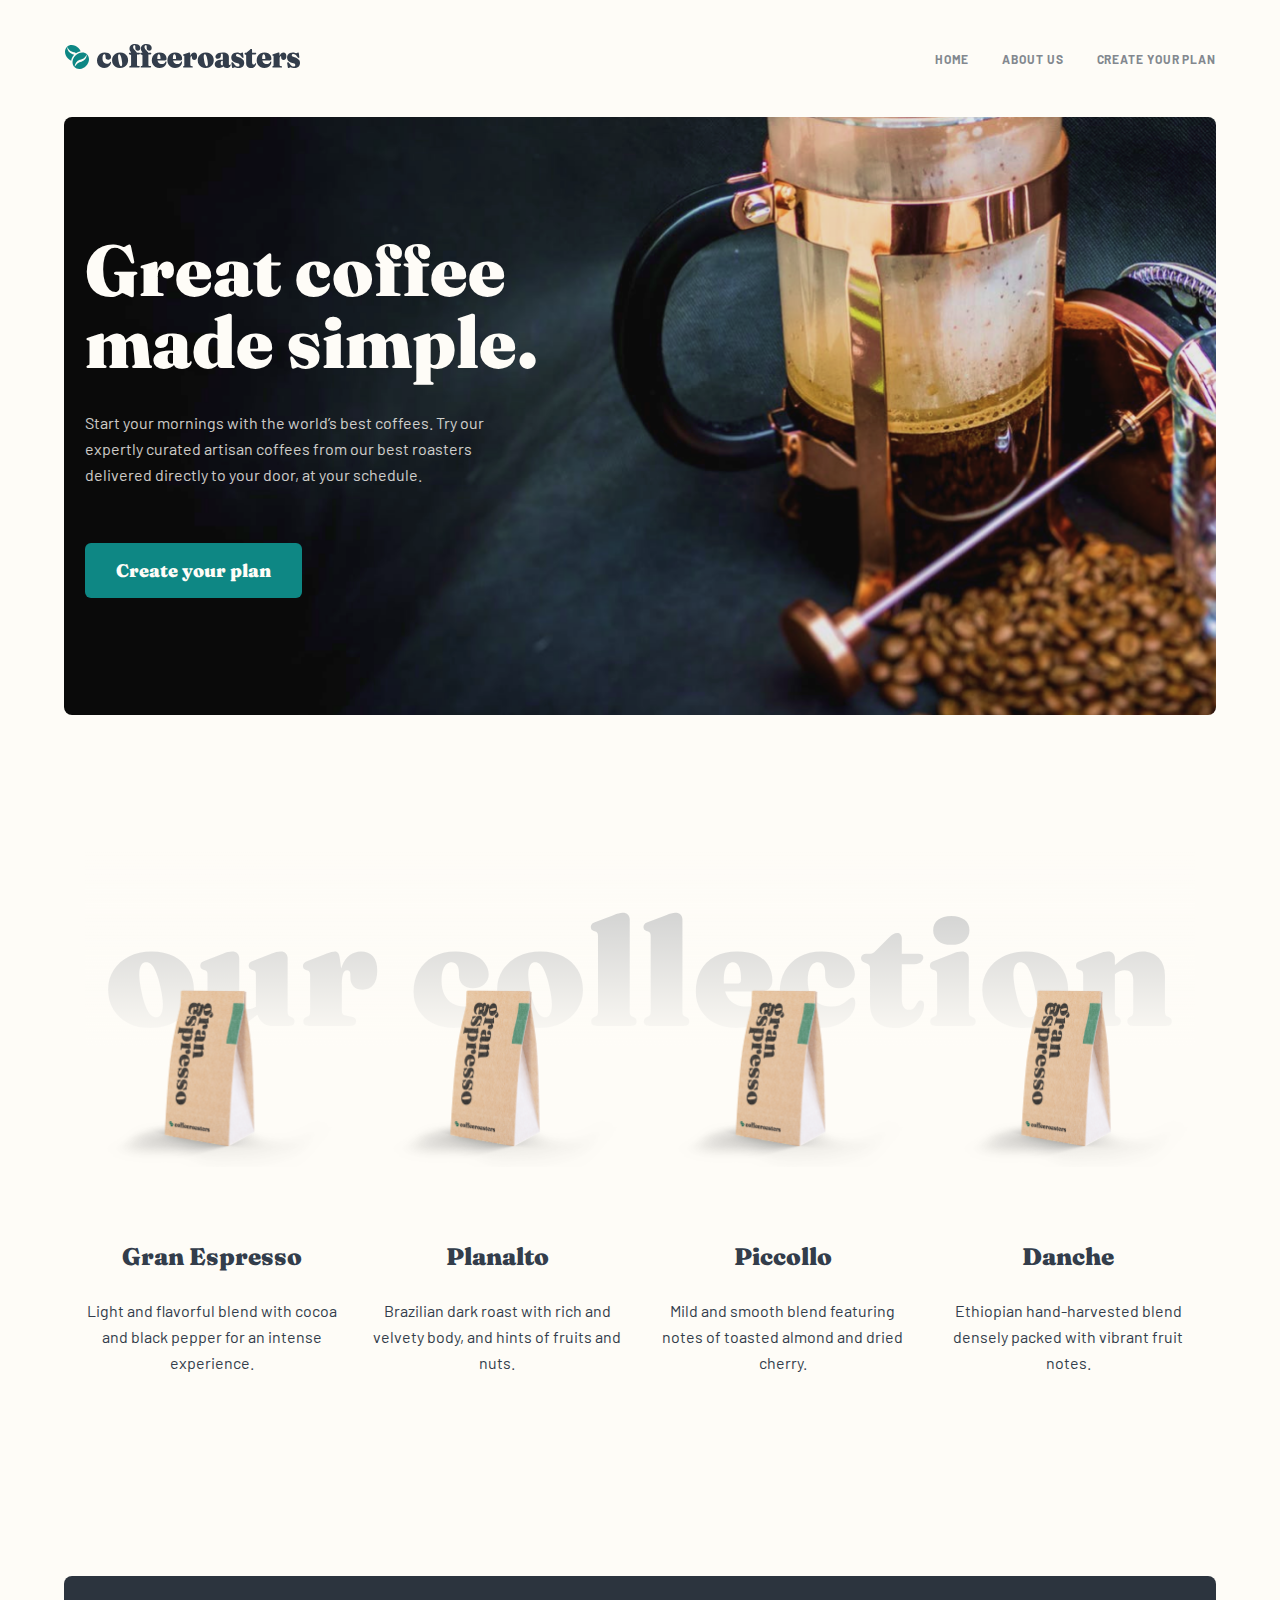
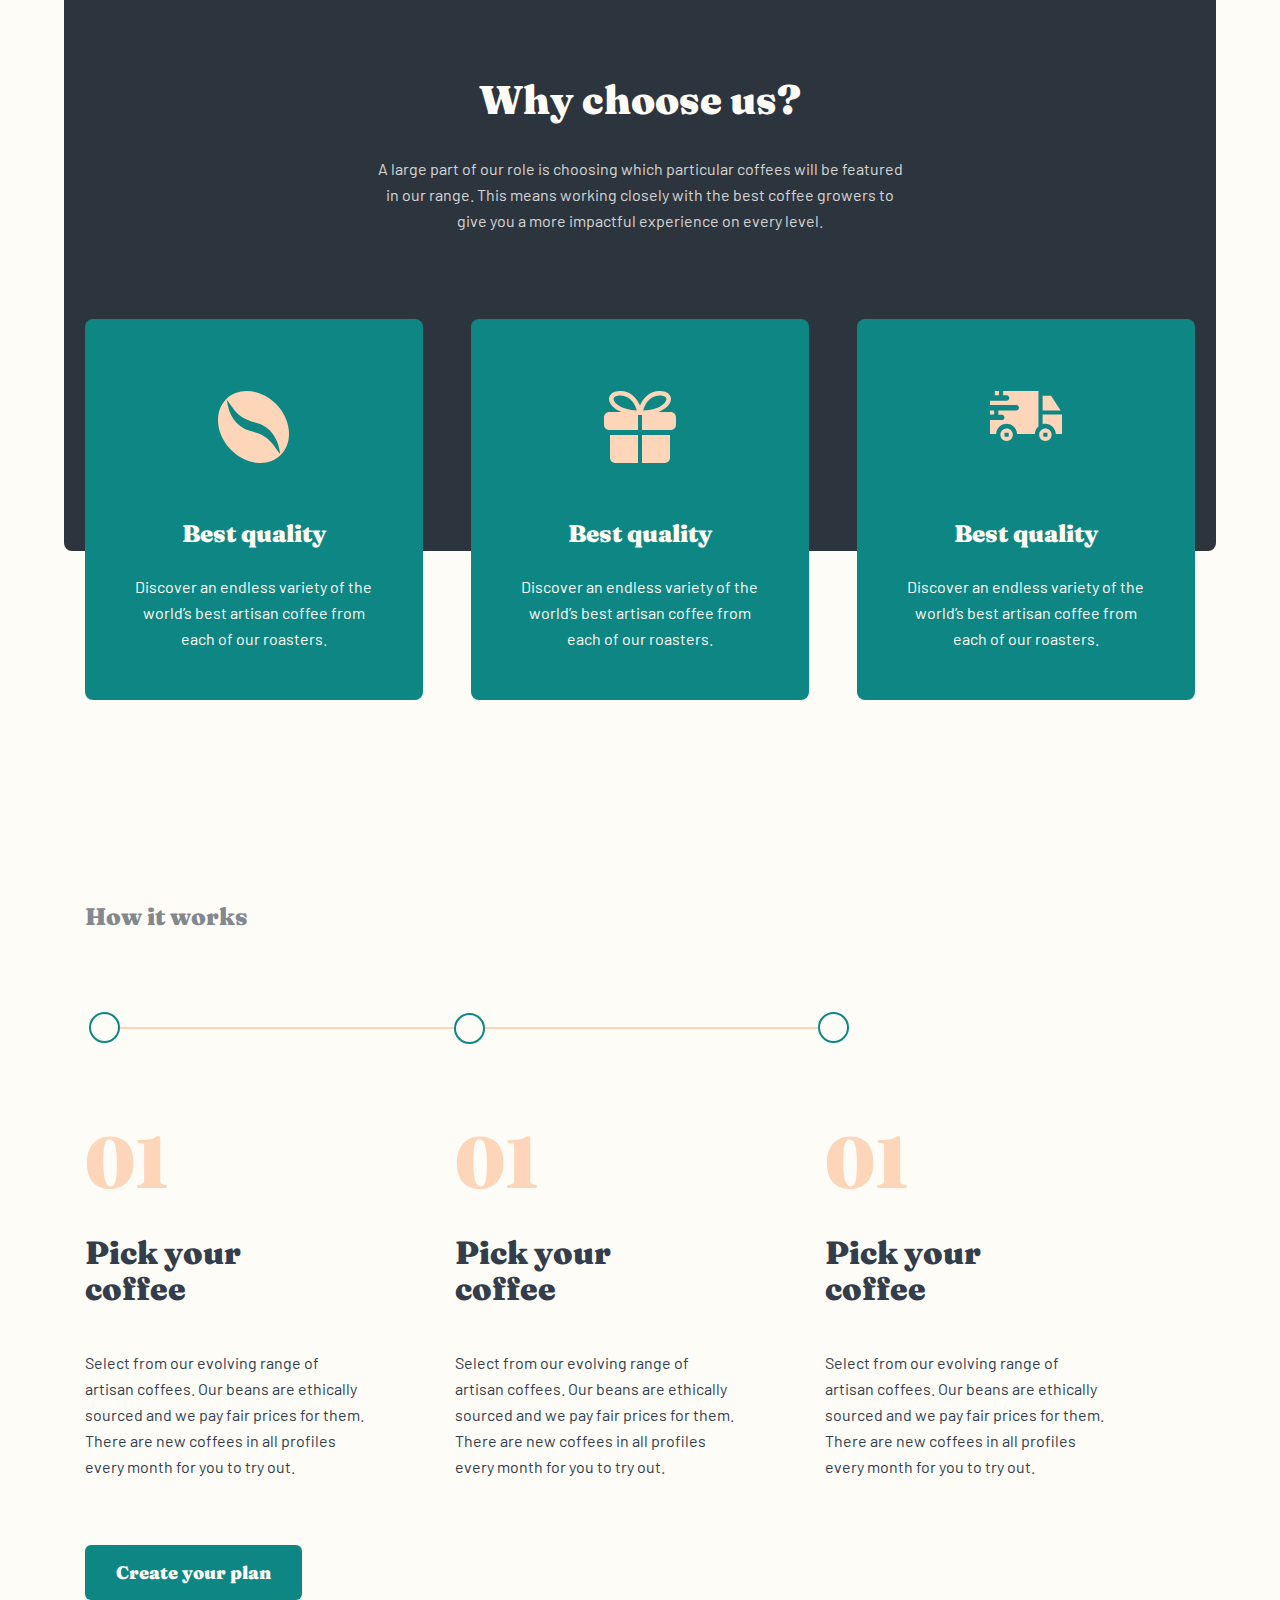
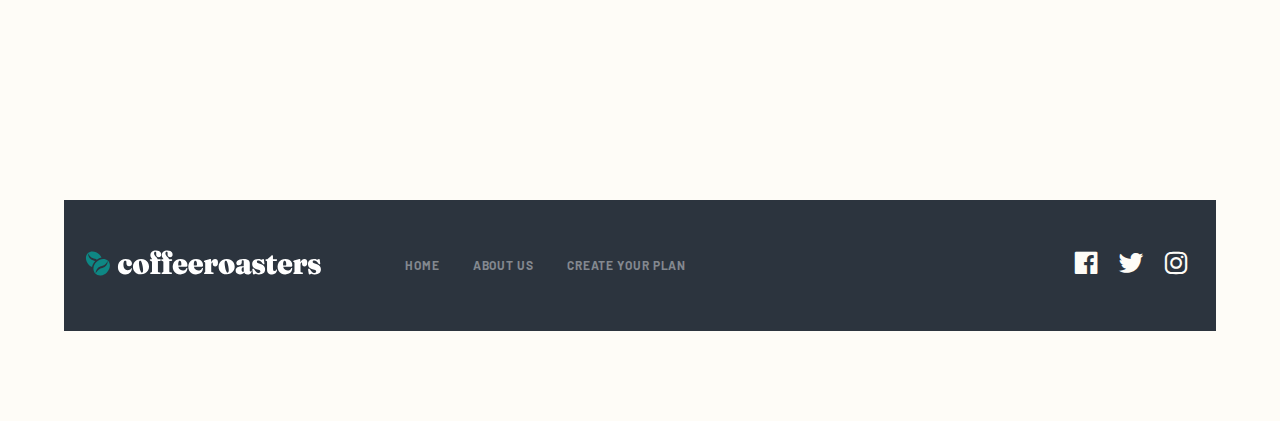
==== commit 5c0423b1: "creat" ====
--- a/index.html
+++ b/index.html
@@ -27,13 +27,13 @@
           <nav class="nav row middle-xs">
             <ul class="nav__list row middle-xs between-xs">
               <li class="nav__item">
-                <a class="nav__link" href="#">HOME</a>
+                <a class="nav__link" href="index.html">HOME</a>
               </li>
               <li class="nav__item">
-                <a class="nav__link" href="#">ABOUT US</a>
+                <a class="nav__link" href="about.html">ABOUT US</a>
               </li>
               <li class="nav__item">
-                <a class="nav__link" href="#">Create your plan</a>
+                <a class="nav__link" href="subscribe.html">Create your plan</a>
               </li>
             </ul>
           </nav>
@@ -139,11 +139,11 @@
             </div>
 
             <div class="choose__menus">
-              <ul class="choose__list row middle-xs between-xs col-xs-12">
+              <ul class="choose__list row middle-xs between-xs">
                 <li class="choose__item item row middle-xs col-xs-12 col-sm-6 col-md-4">
                   <div class="choose__item-box">
                     <h3 class="choose__item-title item__title">Best quality</h3>
-                    <p class="choose__text">
+                    <p class="choose__item-text">
                       Discover an endless variety of the world’s
                       best artisan coffee from each of our roasters.
                     </p>
@@ -153,7 +153,7 @@
                 <li class="choose__item item row middle-xs col-xs-12 col-sm-6 col-md-4">
                   <div class="choose__item-box">
                     <h3 class="choose__item-title item__title">Best quality</h3>
-                    <p class="choose__text">
+                    <p class="choose__item-text">
                       Discover an endless variety of the world’s
                       best artisan coffee from each of our roasters.
                     </p>
@@ -163,7 +163,7 @@
                 <li class="choose__item item row middle-xs col-xs-12 col-sm-6 col-md-4">
                   <div class="choose__item-box">
                     <h3 class="choose__item-title item__title">Best quality</h3>
-                    <p class="choose__text">
+                    <p class="choose__item-text">
                       Discover an endless variety of the world’s
                       best artisan coffee from each of our roasters.
                     </p>
@@ -174,6 +174,7 @@
           </div>
         </div>
       </section>
+
 
 
       <section class="works">
@@ -188,7 +189,7 @@
 
             <div class="works__menus">
               <ul class="works__list row middle-xs between-xs col-xs-12">
-                <li class="works__item col-xs-12 col-sm-4 col-md-4">
+                <li class="works__item col-xs-6 col-sm-4 col-md-4">
                   <div class="works__item-box">
                     <h3 class="works__item-title">Pick your coffee</h3>
                     <p class="works__item-text">
@@ -199,9 +200,9 @@
                     </p>
                   </div>
                 </li>
-                <li class="works__item col-xs-12 col-sm-4 col-md-4">
+                <li class="works__item col-xs-6 col-sm-4 col-md-4">
                   <div class="works__item-box">
-                    <h3 class="works__item-title">Choose the frequency</h3>
+                    <h3 class="works__item-title">Pick your coffee</h3>
                     <p class="works__item-text">
                       Select from our evolving range of artisan coffees.
                       Our beans are ethically sourced and we pay fair
@@ -210,9 +211,9 @@
                     </p>
                   </div>
                 </li>
-                <li class="works__item col-xs-12 col-sm-4 col-md-4">
+                <li class="works__item col-xs-6 col-sm-4 col-md-4">
                   <div class="works__item-box">
-                    <h3 class="works__item-title">Receive and enjoy!</h3>
+                    <h3 class="works__item-title">Pick your coffee</h3>
                     <p class="works__item-text">
                       Select from our evolving range of artisan coffees.
                       Our beans are ethically sourced and we pay fair
@@ -238,7 +239,7 @@
   <footer class="footer">
     <section class="footer__sec">
       <div class="container">
-        <div class="footer__inner row middle-xs between-xs col-xs-12">
+        <div class="footer__inner row between-xs middle-xs">
           <div class="footer__logo-nav row middle-xs between-xs">
             <div class="footer__logo-box">
               <a class="footer__logo-link" href="index.html">
@@ -246,16 +247,16 @@
               </a>
             </div>
 
-            <nav class="nav row middle-xs">
-              <ul class="nav__list row middle-xs between-xs">
-                <li class="nav__item">
-                  <a class="nav__link footer__nav-link" href="#">HOME</a>
-                </li>
-                <li class="nav__item">
-                  <a class="nav__link footer__nav-link" href="#">ABOUT US</a>
-                </li>
-                <li class="nav__item">
-                  <a class="nav__link footer__nav-link" href="#">Create your plan</a>
+            <nav class="footer__nav row middle-xs">
+              <ul class="footer__nav-list row middle-xs between-xs">
+                <li class="footer__nav-item">
+                  <a class="footer__nav-link" href="index.html">HOME</a>
+                </li>
+                <li class="footer__nav-item">
+                  <a class="footer__nav-link" href="about.html">ABOUT US</a>
+                </li>
+                <li class="footer__nav-item">
+                  <a class="footer__nav-link " href="subscribe.html">Create your plan</a>
                 </li>
               </ul>
             </nav>
--- a/css/style.css
+++ b/css/style.css
@@ -154,7 +154,6 @@
 
 .menu-btn {
   font-size: 30px;
-  line-height: 60px;
 
   margin-right: -40px;
 
@@ -174,7 +173,6 @@
   top: -65px;
   right: 30px;
   font-size: 40px;
-  line-height: 60px;
 
   color: var(--color-2);
   background: transparent;
@@ -191,7 +189,7 @@
 
   .nav__menu-box {
     position: absolute;
-    top: -250%;
+    top: -100%;
     right: 0;
 
     width: 100%;
@@ -238,8 +236,7 @@
   }
 
   .menu-btn {
-    display: flex;
-    z-index: 505;
+    display: block;
   }
 
   .open-menu {
@@ -248,7 +245,7 @@
   }
 
   .menu-remov {
-    top: -150%;
+    top: -100%;
     transition: all 0.5s ease;
   }
 
@@ -259,8 +256,8 @@
   .m-block {
     display: block;
   }
-
-}
+}
+
 
 
 /* HERO PART  */
@@ -269,7 +266,7 @@
   background-image: url('../images/coff-hero-img.png');
   background-repeat: no-repeat;
   background-size: cover;
-  background-position: bottom center;
+  background-position: top center;
   border-radius: var(--bd-radius-2);
 
   margin-bottom: 135px;
@@ -385,6 +382,83 @@
 }
 
 
+@media screen and (max-width: 1240px) {
+
+  .colle__item {
+    margin-bottom: 50px;
+  }
+
+  .colle__item-tit-box {
+    padding: 0 80px;
+  }
+
+}
+
+@media screen and (max-width: 960px) {
+
+  .collection {
+    margin-bottom: 150px;
+  }
+
+  .colle__item {
+    display: flex;
+    justify-content: space-between;
+  }
+
+  .colle__img {
+    max-width: 50%;
+  }
+
+  .colle__item-tit-box {
+    width: 50%;
+    padding: 0;
+    padding-top: 80px;
+  }
+
+  .colle__title {
+    text-align: left;
+  }
+
+  .colle__text {
+    text-align: left;
+    width: 100%;
+
+    padding-right: 70px;
+  }
+}
+
+
+@media screen and (max-width: 768px) {
+
+  .collection {
+    margin-bottom: 120px;
+  }
+
+  .colle__item {
+    display: block;
+    flex-direction: column;
+    align-items: center;
+    justify-content: space-between;
+  }
+
+  .colle__item-tit-box {
+    width: 100%;
+    padding: 0;
+    padding-top: 0px;
+  }
+
+  .colle__title {
+    text-align: center;
+  }
+
+  .colle__text {
+    text-align: center;
+    width: 100%;
+
+    padding: 0 80px;
+  }
+}
+
 
 /* CHOOSE PART  */
 
@@ -435,13 +509,8 @@
   margin: 0 auto;
 }
 
-.choose__item {
-  padding: 0 4px;
-}
-
 .choose__item-box {
   max-width: 350px;
-  height: 382px;
   padding: 48px;
   padding-top: 0;
   background: #0E8784;
@@ -483,7 +552,7 @@
   background-image: url('../images/choose-img-3.svg');
 }
 
-.choose__text {
+.choose__item-text {
   font-family: var(--font-1);
   font-size: 16px;
   line-height: 26px;
@@ -491,6 +560,175 @@
   text-align: center;
 
   color: var(--color-4);
+}
+
+
+
+@media screen and (max-width: 1250px) {
+
+  .choose {
+    margin-bottom: 435px;
+  }
+
+  .choose__inner {
+    margin-bottom: 120px;
+  }
+
+  .choose__list {
+    display: flex;
+    justify-content: space-around;
+  }
+
+  .choose__item {
+    justify-content: space-around;
+    margin-bottom: 50px;
+  }
+
+}
+
+@media screen and (max-width: 960px) {
+
+  .choose {
+    margin-bottom: 200px;
+  }
+
+  .choose__inner {
+    padding-top: 55px;
+  }
+
+  .choose__desc {
+    margin-bottom: 70px;
+  }
+
+  .choose__title {
+    margin-bottom: 24px;
+  }
+
+  .choose__list {
+    display: flex;
+    justify-content: space-around;
+  }
+
+  .choose__item {
+    margin: 0;
+  }
+
+  .choose__item-box {
+    position: relative;
+    max-width: 100%;
+    height: 180px;
+
+    padding: 40px;
+    padding-left: 240px;
+    margin-bottom: 24px;
+
+    display: block;
+  }
+
+  .choose__item-title {
+    text-align: left;
+  }
+
+  .choose__item-text {
+    text-align: left;
+  }
+
+  .choose__item-title::before {
+    display: none;
+  }
+
+  .choose__item-box::before {
+    content: '';
+    display: block;
+    position: absolute;
+    top: 50%;
+    left: 70px;
+    transform: translate(0%, -50%);
+
+    width: 72px;
+    height: 72px;
+
+    background-image: url('../images/choose-img-1.svg');
+    background-repeat: no-repeat;
+  }
+
+  .choose__item:nth-child(2) .choose__item-box::before {
+    background-image: url('../images/choose-img-2.svg');
+  }
+
+  .choose__item:nth-child(3) .choose__item-box::before {
+    background-image: url('../images/choose-img-3.svg');
+  }
+
+}
+
+
+@media screen and (max-width: 768px) {
+
+  .choose__inner {
+    margin-bottom: 150px;
+  }
+
+  .choose__item-box {
+    padding-left: 200px;
+  }
+
+  .choose__text {
+    padding: 24px;
+  }
+}
+
+@media screen and (max-width: 710px) {
+
+  .choose {
+    margin-bottom: 430px;
+  }
+
+  .choose__inner {
+    height: 900px;
+  }
+
+  .choose__desc {
+    margin-bottom: 70px;
+  }
+
+  .choose__title {
+    margin-bottom: 24px;
+  }
+
+  .choose__list {
+    display: flex;
+    flex-direction: column;
+    justify-content: space-around;
+  }
+
+  .choose__item {
+    margin: 0;
+  }
+
+  .choose__item-box {
+    position: static;
+    max-width: 350px;
+    height: 380px;
+
+    padding: 0px 33px 50px 33px;
+  }
+
+  .choose__item-title {
+    text-align: center;
+  }
+
+  .choose__item-text {
+    text-align: center;
+  }
+
+  .choose__item-title::before {
+    display: block;
+  }
+
+  .choose__item-box::before {
+    display: none;
+  }
 }
 
 
@@ -615,6 +853,96 @@
 }
 
 
+@media screen and (max-width: 990px) {
+
+  .works__list {
+    margin: 0 auto;
+    justify-content: space-around;
+  }
+
+  .works__item {
+    display: flex;
+    justify-content: space-around;
+
+    text-align: center;
+
+    margin-bottom: 50px;
+  }
+
+  .works__item-box {
+    max-width: 100%;
+  }
+
+  .works__item-title {
+    max-width: 100%;
+  }
+
+  .works__btn {
+    text-align: center;
+  }
+}
+
+
+@media screen and (max-width: 710px) {
+
+  .works__title {
+    text-align: center;
+  }
+
+  .works__list {
+    margin-bottom: 20px;
+  }
+
+  .works__item-box {
+    max-width: 100%;
+  }
+
+  .works__item-title {
+    max-width: 100%;
+  }
+
+  .works__icons {
+    display: none;
+  }
+
+  .works__btn {
+    text-align: center;
+  }
+}
+
+
+@media screen and (max-width: 568px) {
+
+  .works__inner {
+    padding-top: 50px;
+  }
+
+  .works__list {
+    display: flex;
+    flex-direction: column;
+  }
+
+  .works__item-box {
+    max-width: 100%;
+  }
+
+  .works__item {
+    max-width: 100%;
+    text-align: center;
+
+    margin-bottom: 50px;
+  }
+
+  .works__item-title {
+    max-width: 100%;
+  }
+
+
+}
+
+
+
+
 
 /* FOOTER PART  */
 
@@ -629,12 +957,39 @@
 }
 
 .footer__logo-nav {
-  width: 625px;
+  max-width: 625px;
   margin: 0;
+}
+
+.footer__nav {
+  max-width: 300px;
+  margin-left: 100px;
 }
 
 .footer__logo-link {
   display: inline-block;
+}
+
+.footer__nav-list {
+  list-style-type: none;
+}
+
+.footer__nav-item:not(:nth-child(1)) {
+  margin-left: 33px;
+}
+
+.footer__nav-link {
+  font-family: var(--font-1);
+  font-weight: bold;
+  font-size: 12px;
+  line-height: 15px;
+
+  letter-spacing: 0.9px;
+  text-transform: uppercase;
+  text-decoration: none;
+
+  color: var(--bg-color-5);
+  transition: all 0.2s ease;
 }
 
 .footer__nav-link:active {
@@ -642,8 +997,13 @@
   transition: all 0.2s ease;
 }
 
+.footer__icons {
+  padding-right: 20px;
+}
+
 .footer__list {
   width: 120px;
+  margin-left: auto;
   list-style-type: none;
 }
 
@@ -657,4 +1017,63 @@
 .footer__link:active {
   color: var(--color-3);
   transition: all 0.2s ease;
+}
+
+
+@media screen and (max-width: 960px) {
+
+  .footer__inner {
+    display: flex;
+    flex-direction: column;
+  }
+
+  .footer__icons {
+    padding-top: 50px;
+  }
+
+}
+
+@media screen and (max-width: 900px) {
+
+  .footer__logo-box {
+    margin-bottom: 50px;
+  }
+
+  .footer__logo-nav {
+    display: flex;
+    flex-direction: column;
+  }
+
+  .footer__nav {
+    max-width: 300px;
+    margin-left: 0px;
+  }
+
+  .footer__icons {
+    padding-top: 50px;
+  }
+
+}
+
+
+@media screen and (max-width: 480px) {
+
+  .footer__nav-list {
+    display: flex;
+    flex-direction: column;
+    text-align: center;
+    margin: 0 auto;
+
+    margin-left: -20px;
+  }
+
+  .footer__nav-item:not(:nth-child(1)) {
+    margin-left: 0px;
+  }
+
+  .footer__nav-item {
+    margin-bottom: 24px;
+  }
+
+
 }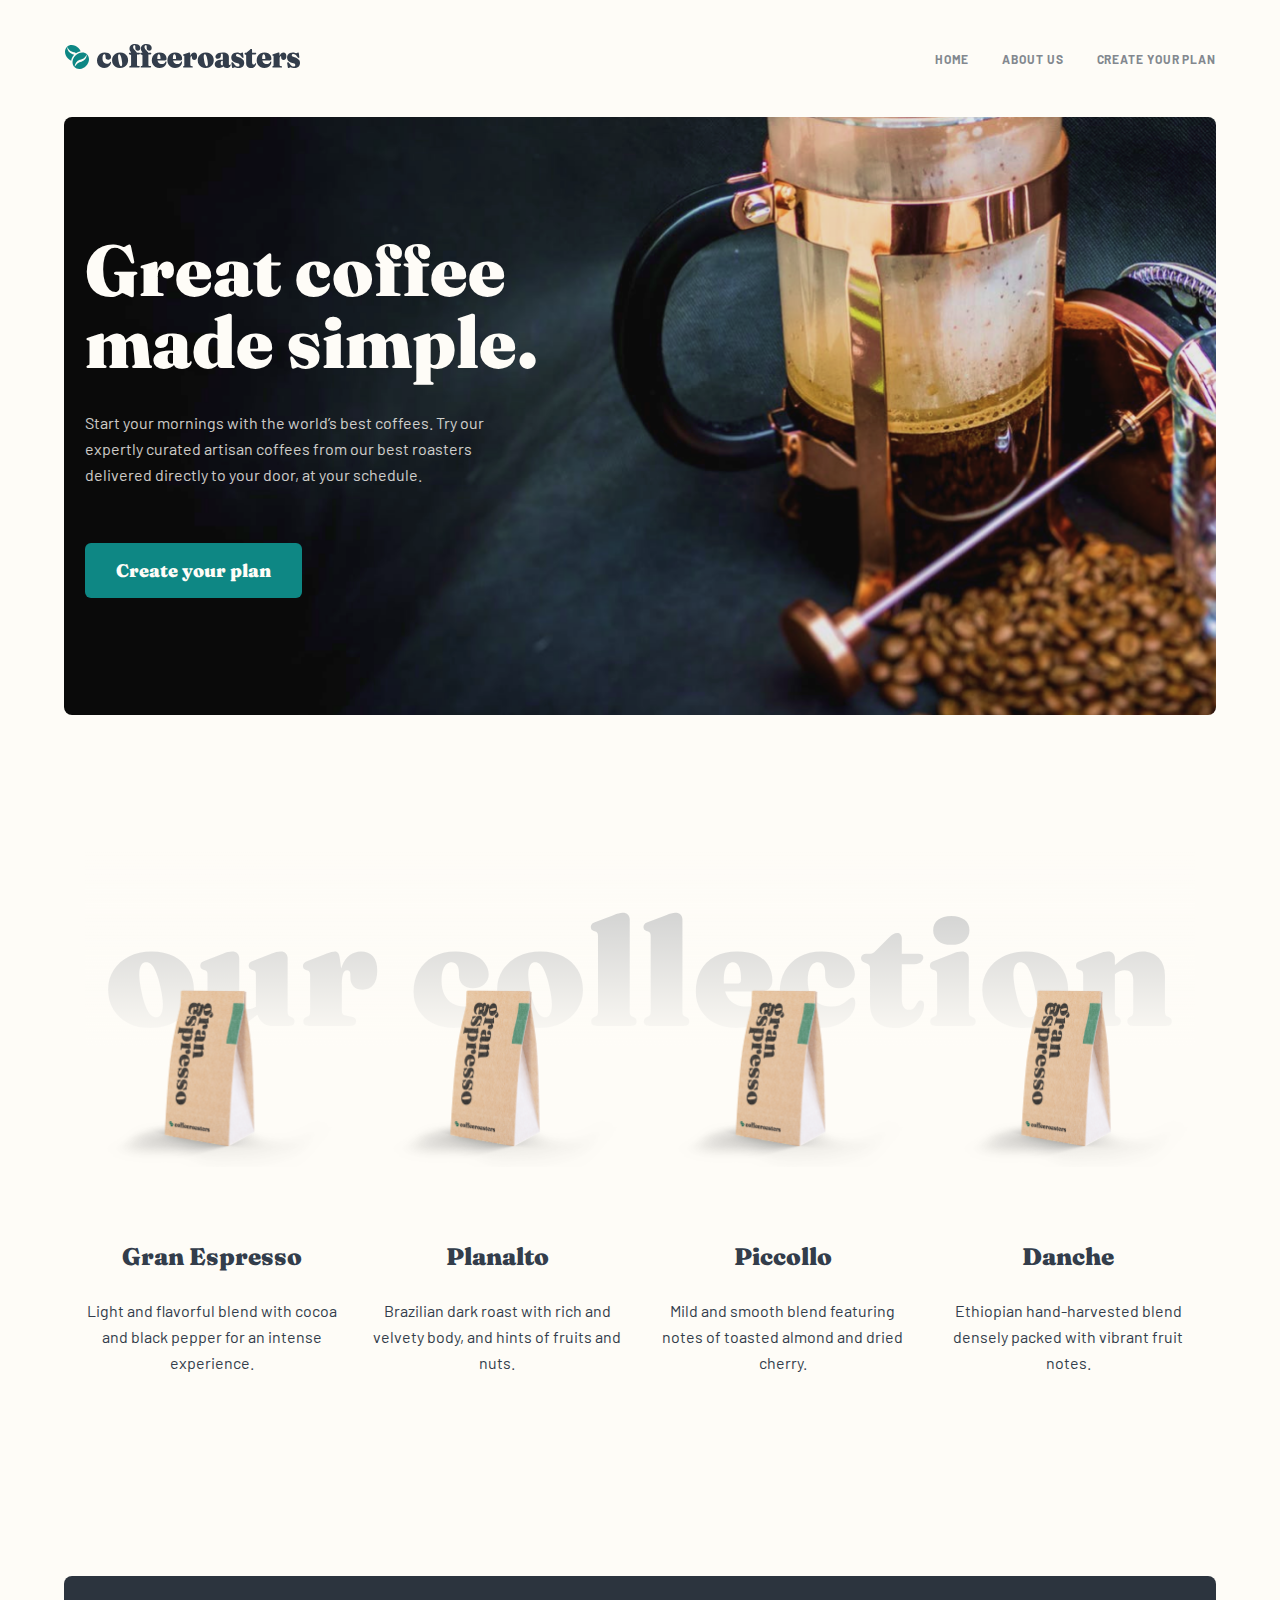
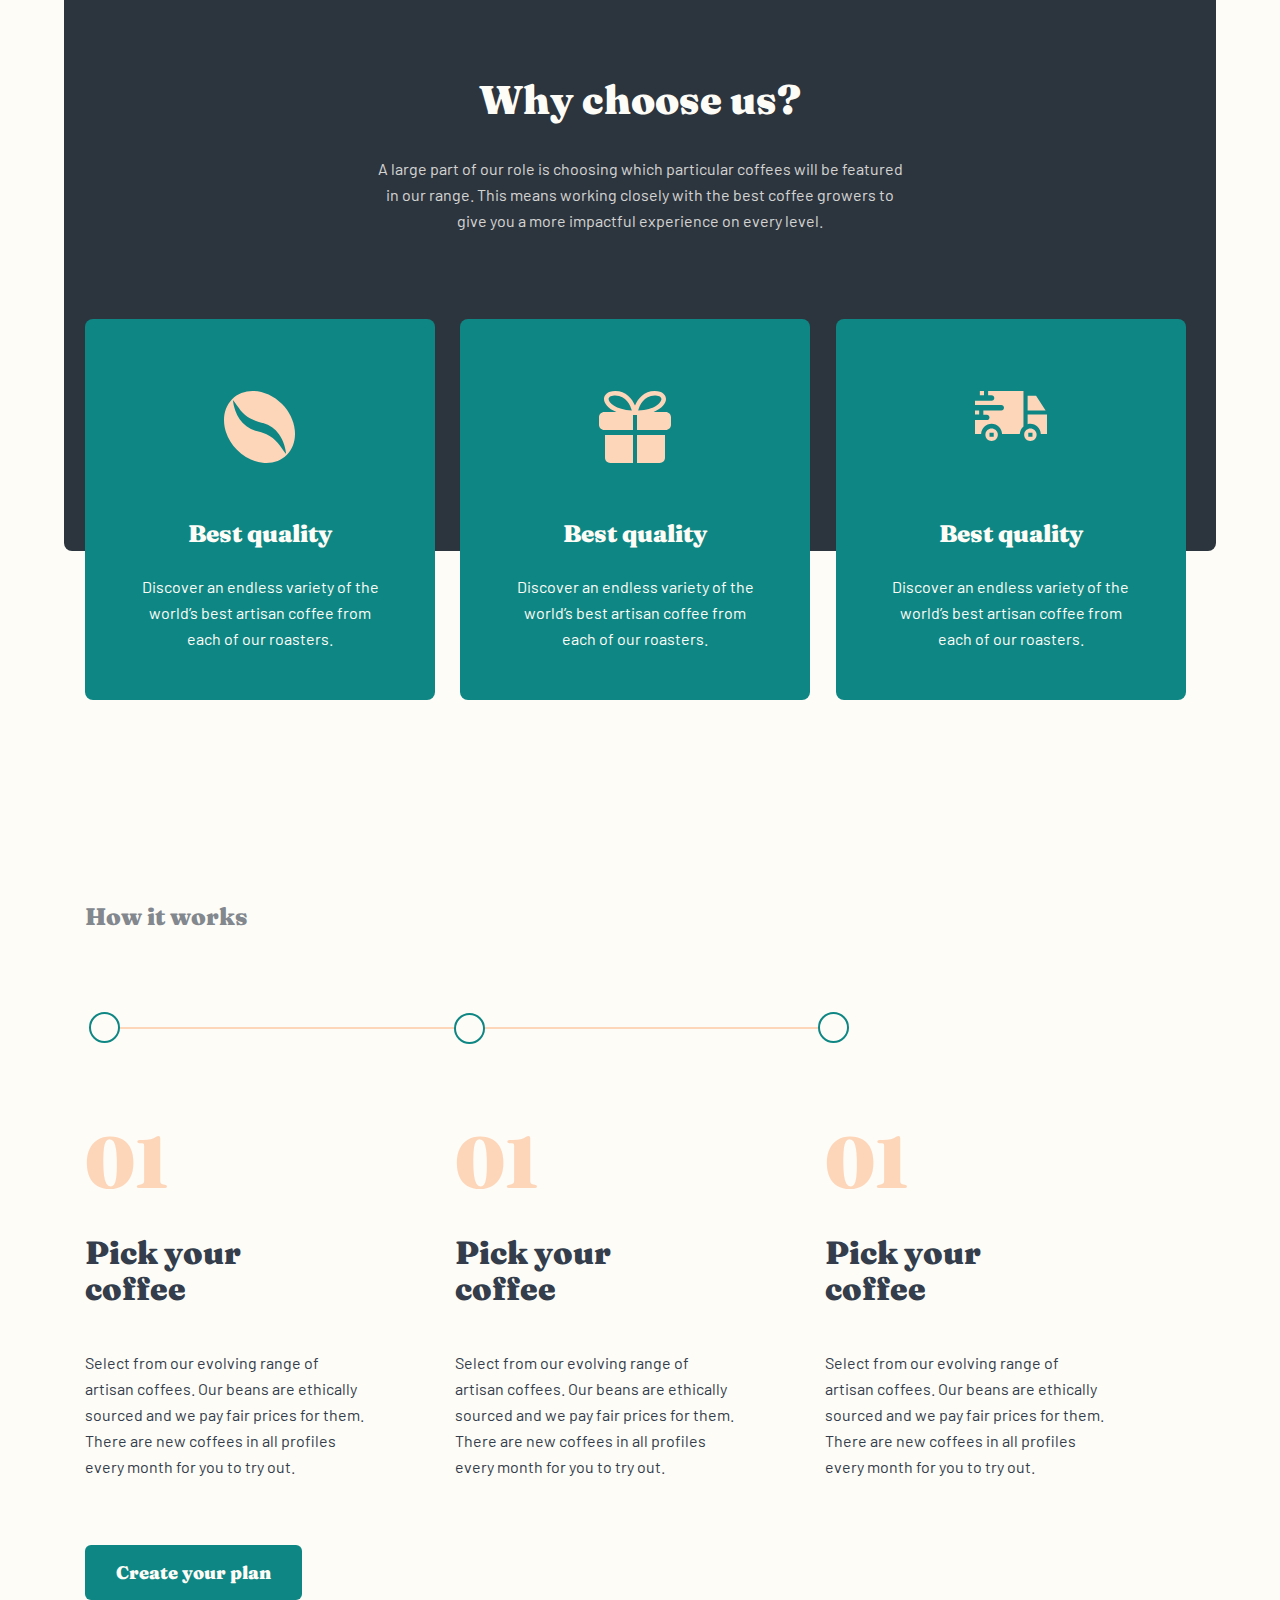
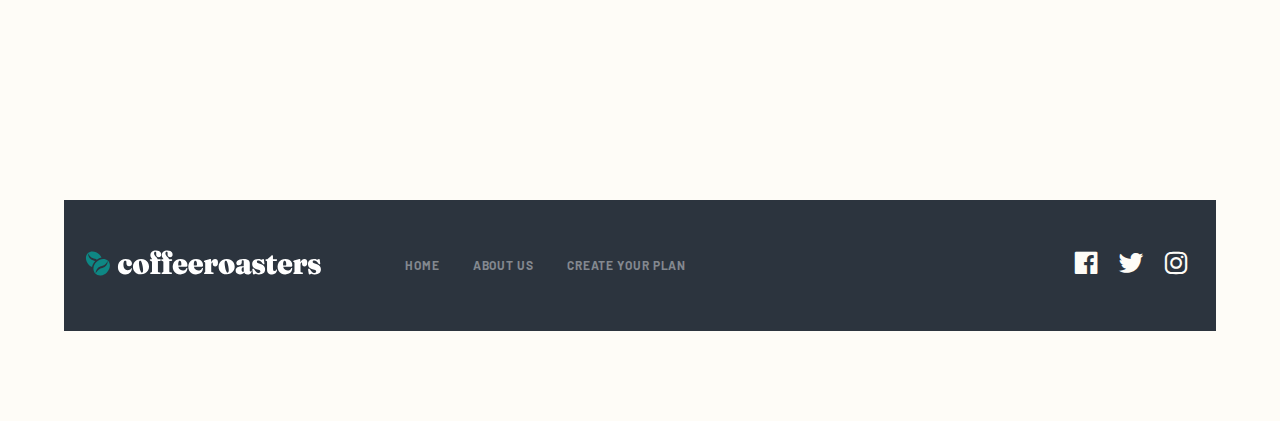
==== commit 6bc5710e: "adds" ====
--- a/index.html
+++ b/index.html
@@ -139,7 +139,7 @@
             </div>
 
             <div class="choose__menus">
-              <ul class="choose__list row middle-xs between-xs">
+              <ul class="choose__list row middle-xs between-xs col-xs-12">
                 <li class="choose__item item row middle-xs col-xs-12 col-sm-6 col-md-4">
                   <div class="choose__item-box">
                     <h3 class="choose__item-title item__title">Best quality</h3>
--- a/css/style.css
+++ b/css/style.css
@@ -504,9 +504,18 @@
   opacity: 0.8;
 }
 
+.choose__menus {
+  margin: 0 auto;
+  max-width: 100%;
+}
+
 .choose__list {
   list-style-type: none;
   margin: 0 auto;
+}
+
+.choose__item {
+  padding: 0;
 }
 
 .choose__item-box {
